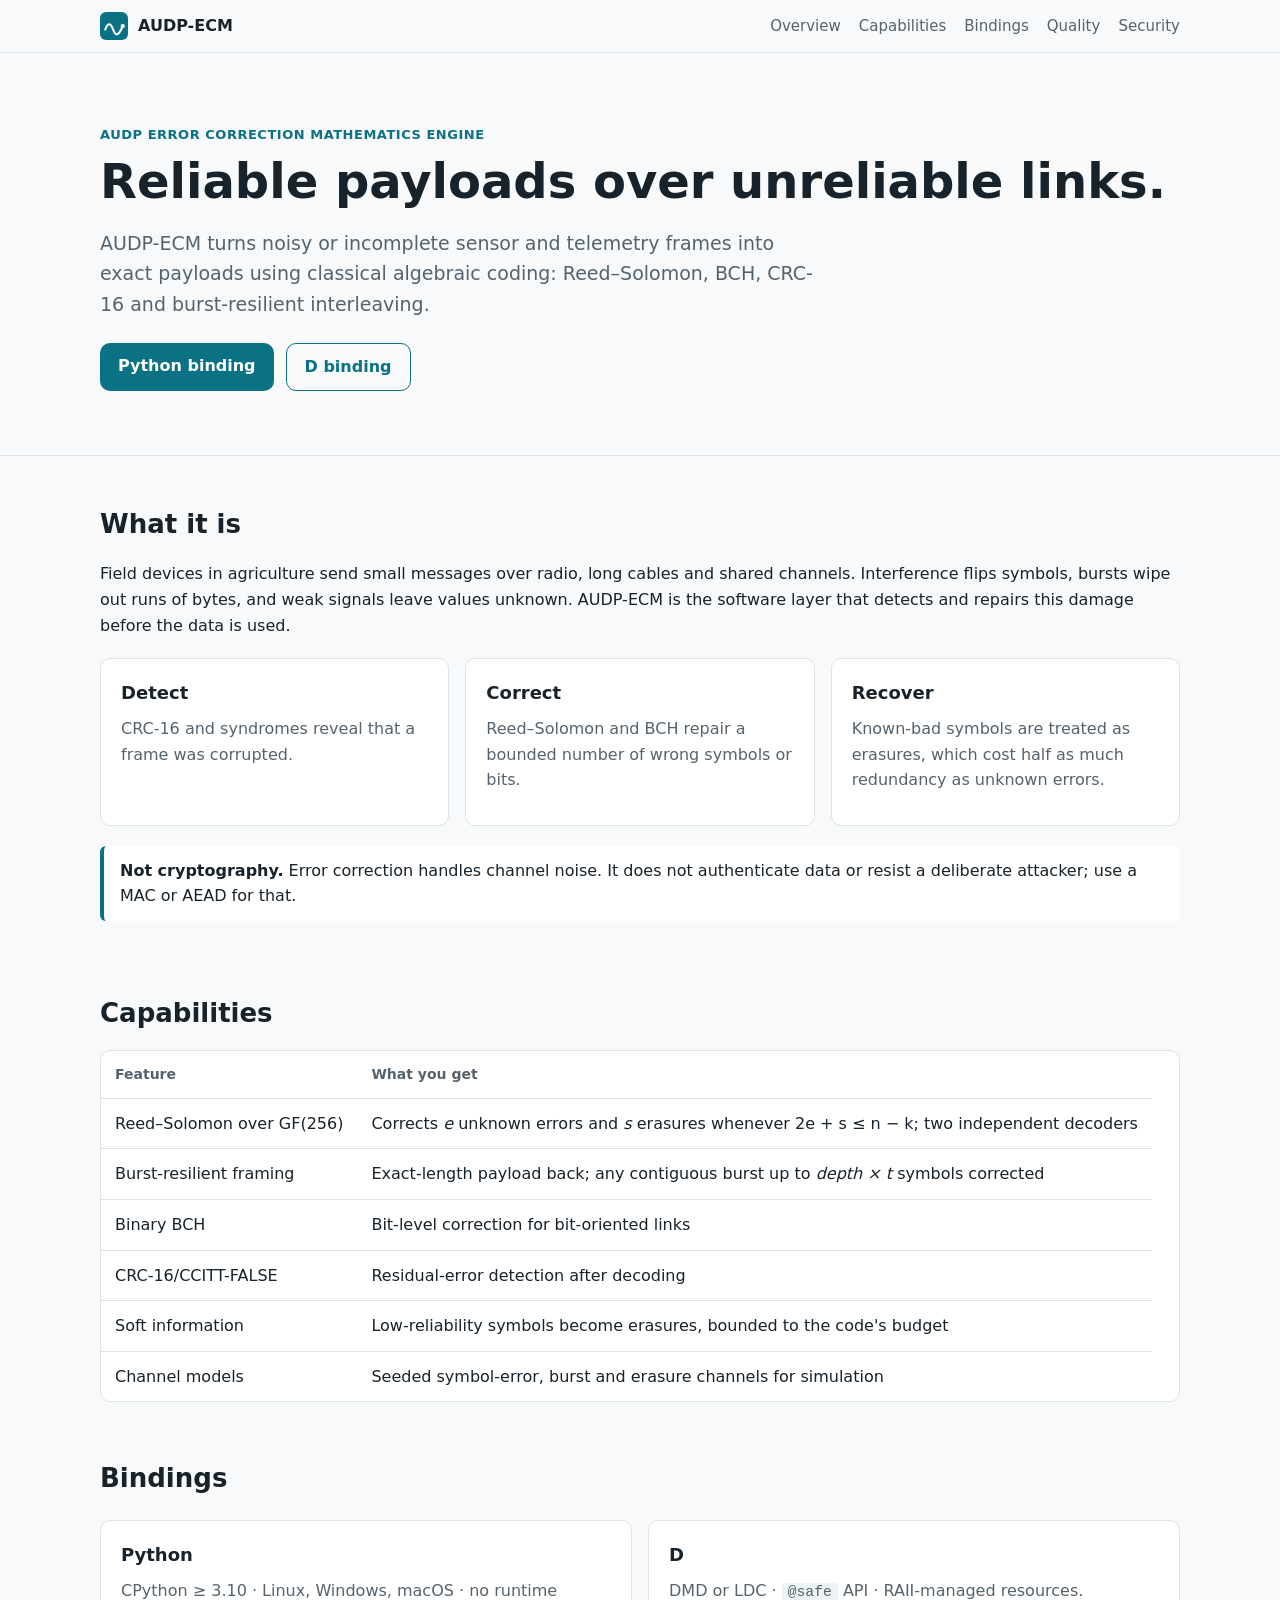
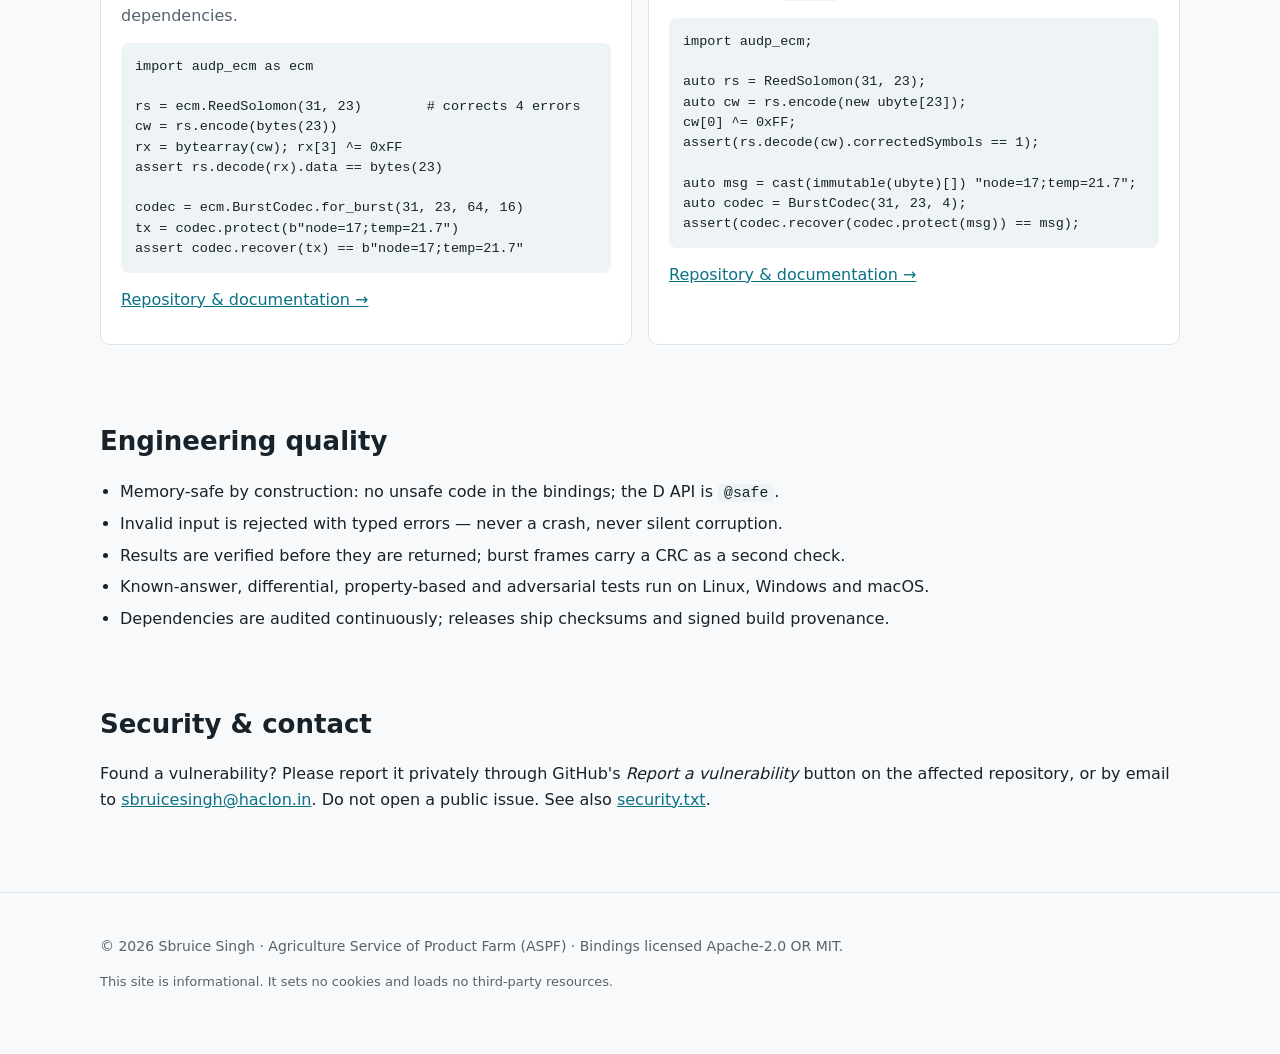
==== site/index.html @ b4b54b88 "AUDP-ECM public information website Static, informational site (no JavaScript, strict CSP, no third-" ====
<!doctype html>
<html lang="en">
<head>
  <meta charset="utf-8">
  <meta name="viewport" content="width=device-width, initial-scale=1">
  <meta http-equiv="Content-Security-Policy" content="default-src 'none'; style-src 'self'; img-src 'self'; base-uri 'none'; form-action 'none'">
  <meta name="referrer" content="no-referrer">
  <title>AUDP-ECM — Error Correction for Telemetry Links</title>
  <meta name="description" content="AUDP-ECM is an error-correction library for agricultural sensors and telemetry: Reed–Solomon, BCH, CRC-16 and burst-resilient framing, with Python and D bindings.">
  <link rel="icon" href="favicon.svg" type="image/svg+xml">
  <link rel="stylesheet" href="style.css">
</head>
<body>
  <a class="skip" href="#main">Skip to content</a>
  <header class="top">
    <div class="wrap bar">
      <a class="brand" href="./"><img src="favicon.svg" alt="" width="28" height="28"> AUDP-ECM</a>
      <nav aria-label="Main">
        <a href="#what">Overview</a>
        <a href="#capabilities">Capabilities</a>
        <a href="#bindings">Bindings</a>
        <a href="#quality">Quality</a>
        <a href="#security">Security</a>
      </nav>
    </div>
  </header>

  <main id="main">
    <section class="hero">
      <div class="wrap">
        <p class="eyebrow">AUDP Error Correction Mathematics Engine</p>
        <h1>Reliable payloads over unreliable links.</h1>
        <p class="lead">AUDP-ECM turns noisy or incomplete sensor and telemetry frames into exact
          payloads using classical algebraic coding: Reed–Solomon, BCH, CRC-16 and burst-resilient
          interleaving.</p>
        <p class="cta">
          <a class="btn" href="https://github.com/SbruiceS/AUDP-ECM-Python">Python binding</a>
          <a class="btn ghost" href="https://github.com/SbruiceS/AUDP-ECM-D">D binding</a>
        </p>
      </div>
    </section>

    <section id="what" class="wrap">
      <h2>What it is</h2>
      <p>Field devices in agriculture send small messages over radio, long cables and shared
        channels. Interference flips symbols, bursts wipe out runs of bytes, and weak signals
        leave values unknown. AUDP-ECM is the software layer that detects and repairs this
        damage before the data is used.</p>
      <div class="grid three">
        <div class="card"><h3>Detect</h3><p>CRC-16 and syndromes reveal that a frame was corrupted.</p></div>
        <div class="card"><h3>Correct</h3><p>Reed–Solomon and BCH repair a bounded number of wrong symbols or bits.</p></div>
        <div class="card"><h3>Recover</h3><p>Known-bad symbols are treated as erasures, which cost half as much redundancy as unknown errors.</p></div>
      </div>
      <p class="note"><strong>Not cryptography.</strong> Error correction handles channel noise. It does not
        authenticate data or resist a deliberate attacker; use a MAC or AEAD for that.</p>
    </section>

    <section id="capabilities" class="wrap">
      <h2>Capabilities</h2>
      <table>
        <thead><tr><th>Feature</th><th>What you get</th></tr></thead>
        <tbody>
          <tr><td>Reed–Solomon over GF(256)</td><td>Corrects <em>e</em> unknown errors and <em>s</em> erasures whenever 2e + s ≤ n − k; two independent decoders</td></tr>
          <tr><td>Burst-resilient framing</td><td>Exact-length payload back; any contiguous burst up to <em>depth × t</em> symbols corrected</td></tr>
          <tr><td>Binary BCH</td><td>Bit-level correction for bit-oriented links</td></tr>
          <tr><td>CRC-16/CCITT-FALSE</td><td>Residual-error detection after decoding</td></tr>
          <tr><td>Soft information</td><td>Low-reliability symbols become erasures, bounded to the code's budget</td></tr>
          <tr><td>Channel models</td><td>Seeded symbol-error, burst and erasure channels for simulation</td></tr>
        </tbody>
      </table>
    </section>

    <section id="bindings" class="wrap">
      <h2>Bindings</h2>
      <div class="grid two">
        <article class="card">
          <h3>Python</h3>
          <p>CPython ≥ 3.10 · Linux, Windows, macOS · no runtime dependencies.</p>
<pre><code>import audp_ecm as ecm

rs = ecm.ReedSolomon(31, 23)        # corrects 4 errors
cw = rs.encode(bytes(23))
rx = bytearray(cw); rx[3] ^= 0xFF
assert rs.decode(rx).data == bytes(23)

codec = ecm.BurstCodec.for_burst(31, 23, 64, 16)
tx = codec.protect(b"node=17;temp=21.7")
assert codec.recover(tx) == b"node=17;temp=21.7"</code></pre>
          <p><a href="https://github.com/SbruiceS/AUDP-ECM-Python">Repository &amp; documentation →</a></p>
        </article>
        <article class="card">
          <h3>D</h3>
          <p>DMD or LDC · <code>@safe</code> API · RAII-managed resources.</p>
<pre><code>import audp_ecm;

auto rs = ReedSolomon(31, 23);
auto cw = rs.encode(new ubyte[23]);
cw[0] ^= 0xFF;
assert(rs.decode(cw).correctedSymbols == 1);

auto msg = cast(immutable(ubyte)[]) "node=17;temp=21.7";
auto codec = BurstCodec(31, 23, 4);
assert(codec.recover(codec.protect(msg)) == msg);</code></pre>
          <p><a href="https://github.com/SbruiceS/AUDP-ECM-D">Repository &amp; documentation →</a></p>
        </article>
      </div>
    </section>

    <section id="quality" class="wrap">
      <h2>Engineering quality</h2>
      <ul class="checks">
        <li>Memory-safe by construction: no unsafe code in the bindings; the D API is <code>@safe</code>.</li>
        <li>Invalid input is rejected with typed errors — never a crash, never silent corruption.</li>
        <li>Results are verified before they are returned; burst frames carry a CRC as a second check.</li>
        <li>Known-answer, differential, property-based and adversarial tests run on Linux, Windows and macOS.</li>
        <li>Dependencies are audited continuously; releases ship checksums and signed build provenance.</li>
      </ul>
    </section>

    <section id="security" class="wrap">
      <h2>Security &amp; contact</h2>
      <p>Found a vulnerability? Please report it privately through GitHub's
        <em>Report a vulnerability</em> button on the affected repository, or by email to
        <a href="mailto:sbruicesingh@haclon.in">sbruicesingh@haclon.in</a>. Do not open a public issue.
        See also <a href=".well-known/security.txt">security.txt</a>.</p>
    </section>
  </main>

  <footer class="foot">
    <div class="wrap">
      <p>© 2026 Sbruice Singh · Agriculture Service of Product Farm (ASPF) ·
        Bindings licensed Apache-2.0 OR MIT.</p>
      <p class="small">This site is informational. It sets no cookies and loads no third-party resources.</p>
    </div>
  </footer>
</body>
</html>
---- site/style.css ----
:root {
  --bg: #f7f9fa;
  --surface: #ffffff;
  --text: #17222b;
  --muted: #55636e;
  --line: #dde4e8;
  --accent: #0b7285;
  --accent-ink: #ffffff;
  --code-bg: #eef3f5;
  --radius: 10px;
  color-scheme: light dark;
}

@media (prefers-color-scheme: dark) {
  :root {
    --bg: #0e1418;
    --surface: #151e24;
    --text: #e3eaee;
    --muted: #98a8b2;
    --line: #26343d;
    --accent: #3bc9db;
    --accent-ink: #0e1418;
    --code-bg: #1b262e;
  }
}

* { box-sizing: border-box; }

html { scroll-behavior: smooth; }

body {
  margin: 0;
  background: var(--bg);
  color: var(--text);
  font: 16px/1.6 system-ui, -apple-system, "Segoe UI", Roboto, Ubuntu, sans-serif;
}

.wrap { width: min(1080px, 100% - 32px); margin-inline: auto; }

.skip { position: absolute; left: -999px; }
.skip:focus { left: 16px; top: 8px; background: var(--surface); padding: 8px 12px; z-index: 10; }

a { color: var(--accent); }
a:focus-visible, .btn:focus-visible { outline: 3px solid var(--accent); outline-offset: 2px; }

.top { position: sticky; top: 0; background: color-mix(in srgb, var(--bg) 88%, transparent);
       backdrop-filter: blur(8px); border-bottom: 1px solid var(--line); z-index: 5; }
.bar { display: flex; align-items: center; justify-content: space-between; gap: 16px; padding: 12px 0; flex-wrap: wrap; }
.brand { display: flex; align-items: center; gap: 10px; font-weight: 700; color: var(--text); text-decoration: none; }
nav { display: flex; gap: 18px; flex-wrap: wrap; }
nav a { color: var(--muted); text-decoration: none; font-size: 15px; }
nav a:hover { color: var(--text); }

.hero { padding: 72px 0 48px; border-bottom: 1px solid var(--line); }
.eyebrow { color: var(--accent); font-weight: 600; letter-spacing: .04em; text-transform: uppercase; font-size: 13px; margin: 0; }
h1 { font-size: clamp(30px, 5vw, 48px); line-height: 1.15; margin: 8px 0 16px; }
.lead { font-size: 19px; color: var(--muted); max-width: 720px; }
.cta { display: flex; gap: 12px; flex-wrap: wrap; margin-top: 24px; }
.btn { display: inline-block; padding: 10px 18px; border-radius: var(--radius); background: var(--accent);
       color: var(--accent-ink); text-decoration: none; font-weight: 600; }
.btn.ghost { background: transparent; color: var(--accent); border: 1px solid var(--accent); }

section.wrap { padding: 48px 0 8px; }
h2 { font-size: 26px; margin: 0 0 16px; }
h3 { margin: 0 0 8px; font-size: 18px; }

.grid { display: grid; gap: 16px; margin: 20px 0; }
.grid.three { grid-template-columns: repeat(auto-fit, minmax(220px, 1fr)); }
.grid.two { grid-template-columns: repeat(auto-fit, minmax(320px, 1fr)); }
.card { background: var(--surface); border: 1px solid var(--line); border-radius: var(--radius); padding: 20px; min-width: 0; }
.card p { color: var(--muted); margin: 0 0 12px; }

.note { background: var(--surface); border-left: 4px solid var(--accent); padding: 12px 16px; border-radius: 6px; }

table { width: 100%; border-collapse: collapse; background: var(--surface); border: 1px solid var(--line);
        border-radius: var(--radius); overflow: hidden; display: block; overflow-x: auto; }
th, td { text-align: left; padding: 12px 14px; border-bottom: 1px solid var(--line); vertical-align: top; }
th { font-size: 14px; color: var(--muted); }
tbody tr:last-child td { border-bottom: 0; }

pre { background: var(--code-bg); padding: 14px; border-radius: 8px; overflow-x: auto; font-size: 13.5px; line-height: 1.5; }
code { font-family: ui-monospace, "SFMono-Regular", Consolas, "Liberation Mono", monospace; }
:not(pre) > code { background: var(--code-bg); padding: 1px 6px; border-radius: 4px; font-size: .92em; }

.checks { padding-left: 20px; }
.checks li { margin: 6px 0; }

.foot { margin-top: 56px; padding: 28px 0; border-top: 1px solid var(--line); color: var(--muted); font-size: 14px; }
.small { font-size: 13px; }
.notfound { padding: 80px 0; }

@media (prefers-reduced-motion: reduce) { html { scroll-behavior: auto; } }
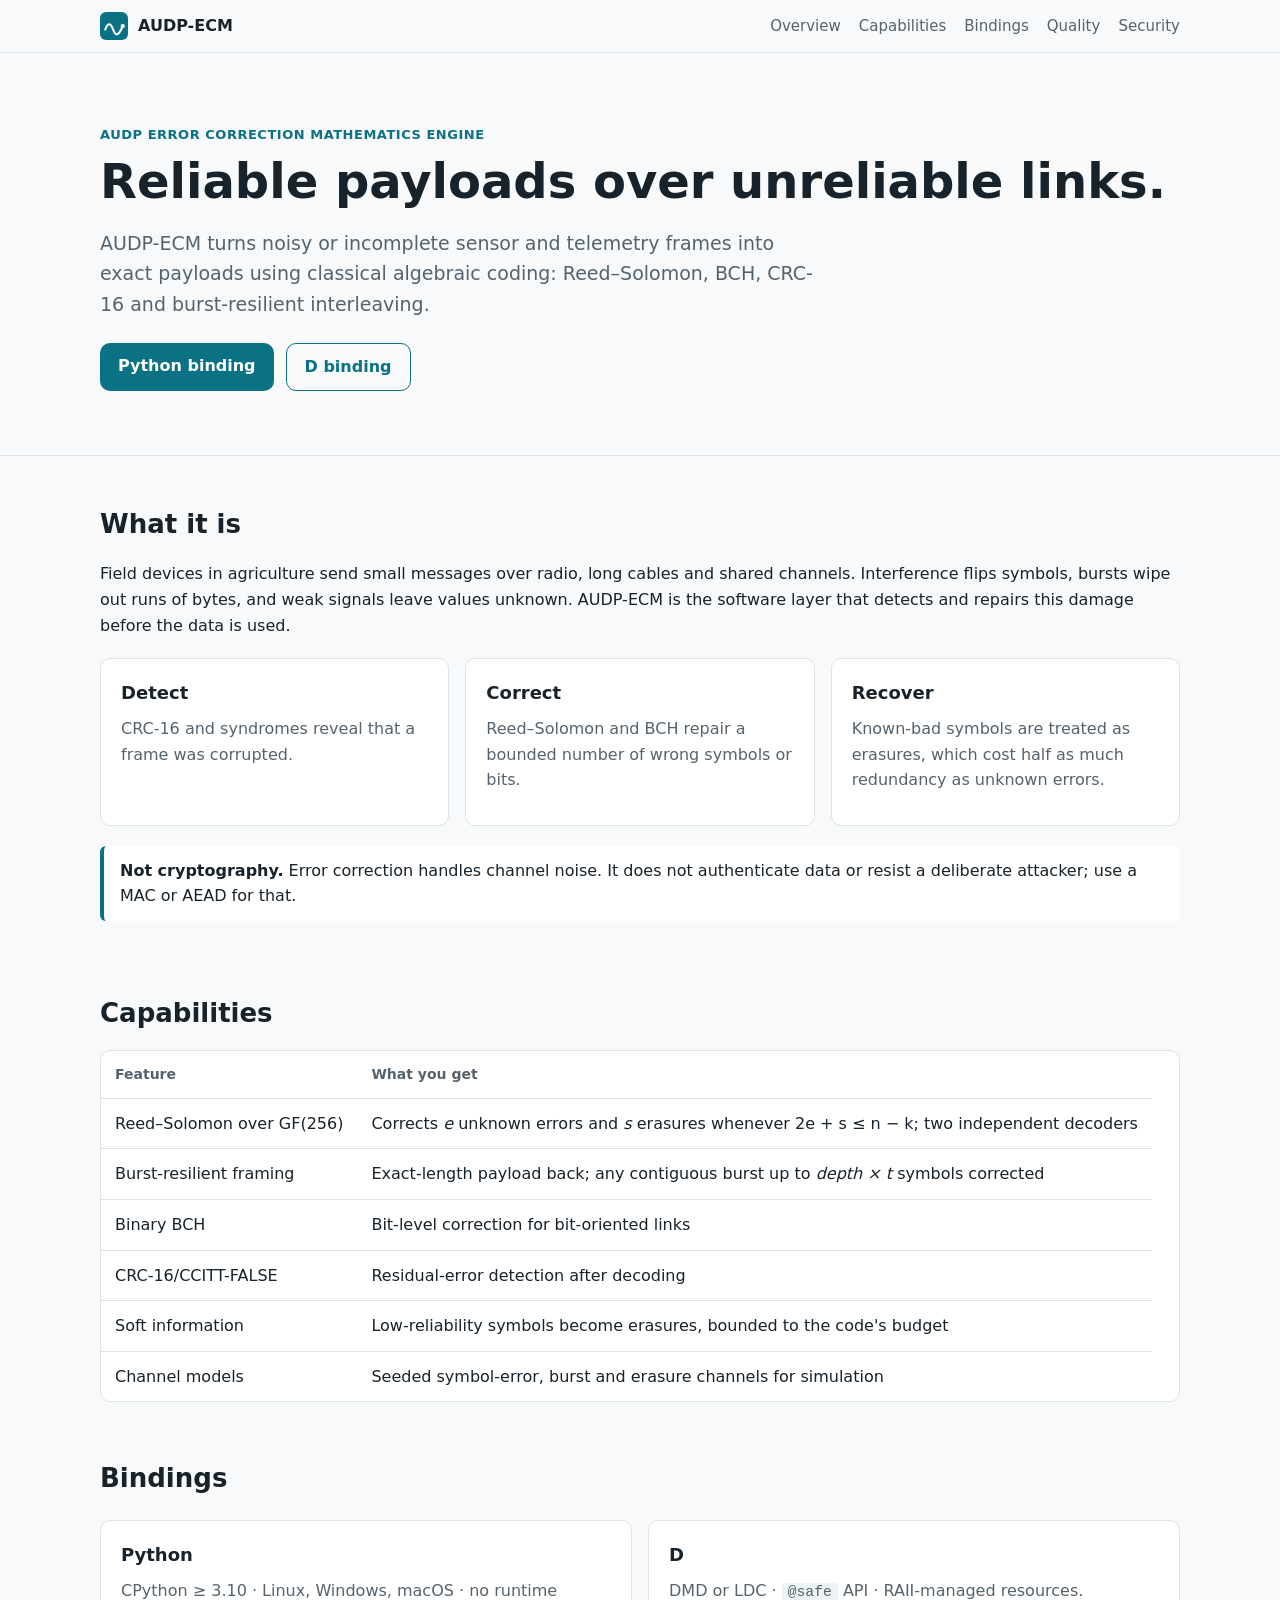
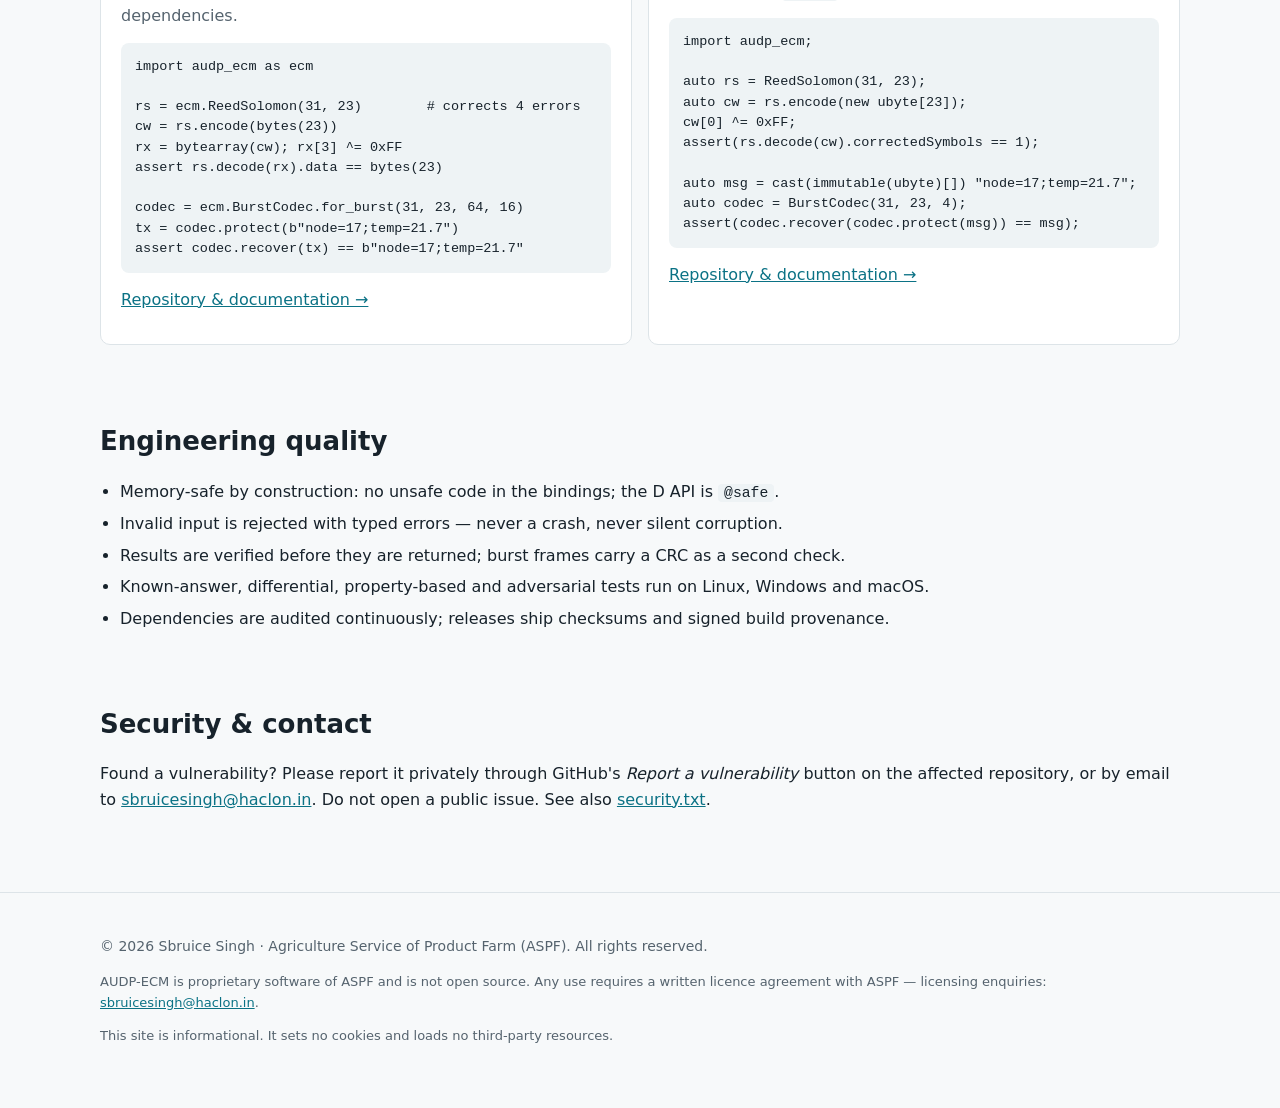
==== commit 4f96559e: "Relicense: proprietary ASPF licence; footer states all rights reserved The site and the software it " ====
--- a/site/index.html
+++ b/site/index.html
@@ -128,8 +128,10 @@
 
   <footer class="foot">
     <div class="wrap">
-      <p>© 2026 Sbruice Singh · Agriculture Service of Product Farm (ASPF) ·
-        Bindings licensed Apache-2.0 OR MIT.</p>
+      <p>© 2026 Sbruice Singh · Agriculture Service of Product Farm (ASPF). All rights reserved.</p>
+      <p class="small">AUDP-ECM is proprietary software of ASPF and is not open source. Any use requires a
+        written licence agreement with ASPF — licensing enquiries:
+        <a href="mailto:sbruicesingh@haclon.in">sbruicesingh@haclon.in</a>.</p>
       <p class="small">This site is informational. It sets no cookies and loads no third-party resources.</p>
     </div>
   </footer>
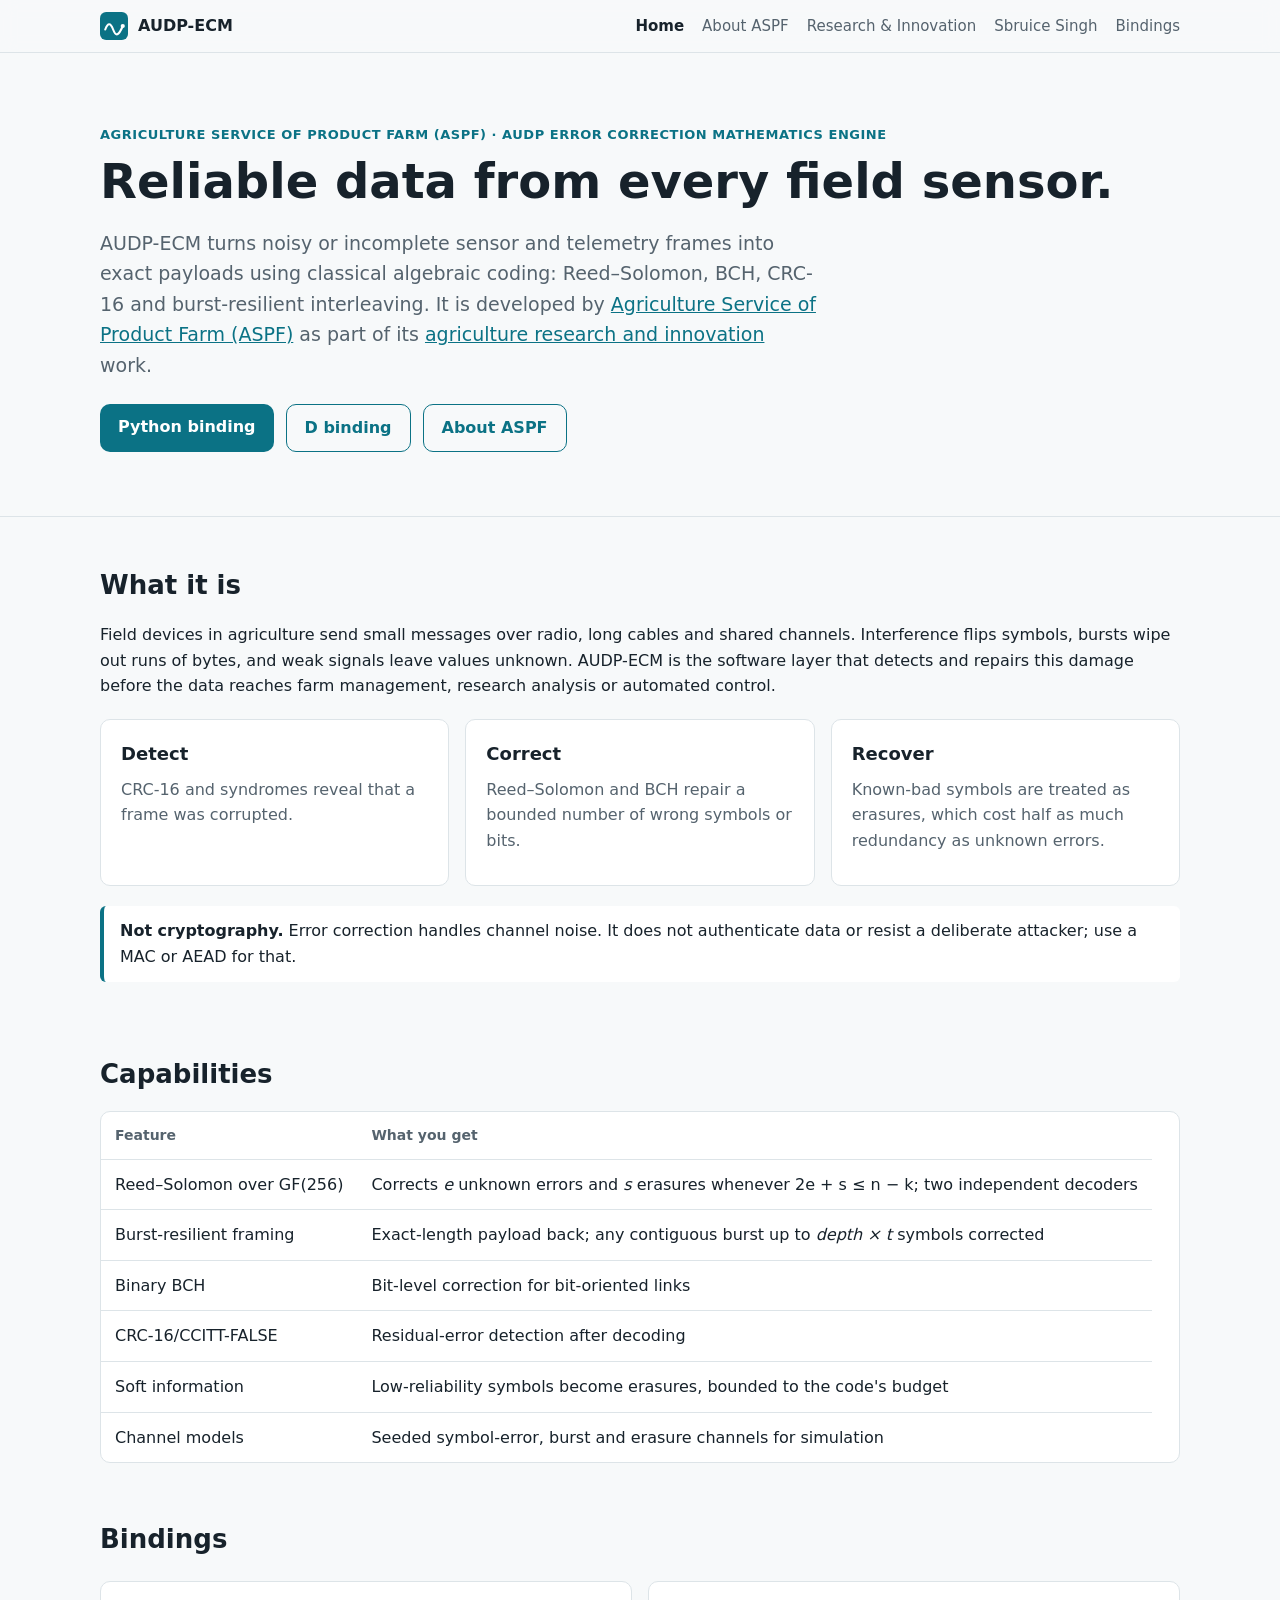
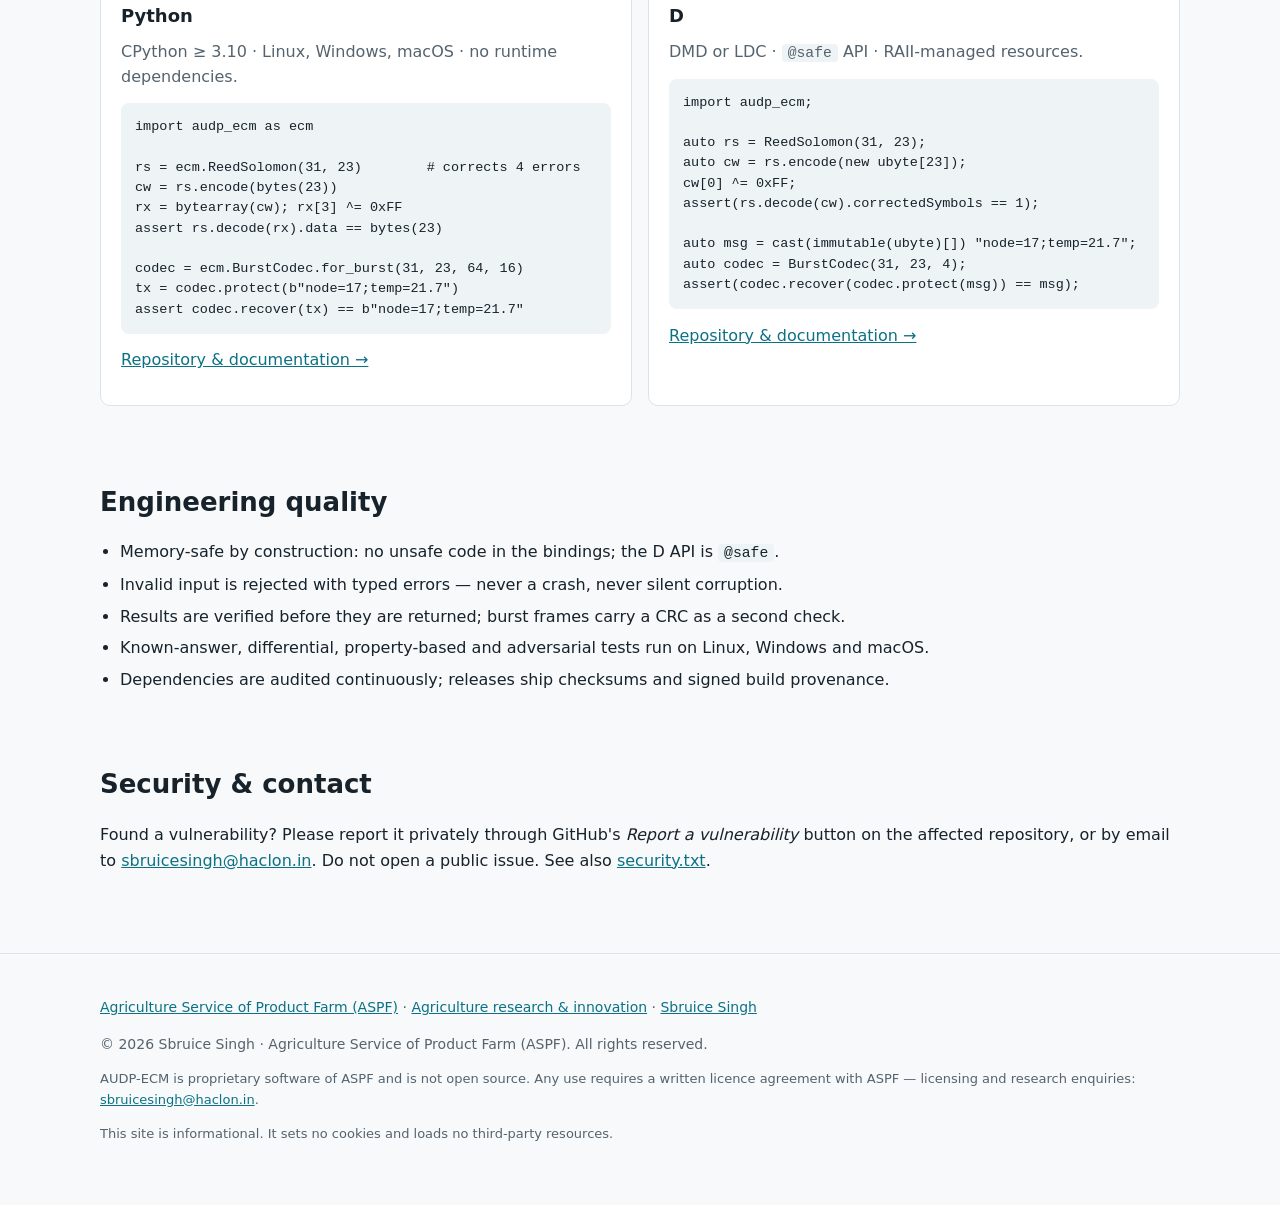
==== commit 4c22c562: "SEO: pages for ASPF, research & innovation, Sbruice Singh; structured data - about.html (Agriculture" ====
--- a/site/index.html
+++ b/site/index.html
@@ -4,23 +4,185 @@
   <meta charset="utf-8">
   <meta name="viewport" content="width=device-width, initial-scale=1">
   <meta http-equiv="Content-Security-Policy" content="default-src 'none'; style-src 'self'; img-src 'self'; base-uri 'none'; form-action 'none'">
-  <meta name="referrer" content="no-referrer">
-  <title>AUDP-ECM — Error Correction for Telemetry Links</title>
-  <meta name="description" content="AUDP-ECM is an error-correction library for agricultural sensors and telemetry: Reed–Solomon, BCH, CRC-16 and burst-resilient framing, with Python and D bindings.">
+  <meta name="referrer" content="strict-origin-when-cross-origin">
+  <title>AUDP-ECM — Error Correction for Agricultural Telemetry | ASPF</title>
+  <meta name="description" content="AUDP-ECM by Agriculture Service of Product Farm (ASPF): error correction for reliable data from agricultural sensors and farm telemetry, with Python and D bindings.">
+  <meta name="author" content="Sbruice Singh">
+  <meta name="robots" content="index, follow, max-image-preview:large">
+  <meta name="theme-color" content="#0b7285">
+  <link rel="canonical" href="https://sbruices.github.io/AUDP-ECM-Website/">
   <link rel="icon" href="favicon.svg" type="image/svg+xml">
+  <link rel="icon" href="logo.png" type="image/png" sizes="512x512">
+  <link rel="apple-touch-icon" href="logo.png">
+  <link rel="sitemap" type="application/xml" href="sitemap.xml">
+  <meta property="og:type" content="website">
+  <meta property="og:site_name" content="AUDP-ECM — Agriculture Service of Product Farm">
+  <meta property="og:title" content="AUDP-ECM — Error Correction for Agricultural Telemetry | ASPF">
+  <meta property="og:description" content="AUDP-ECM by Agriculture Service of Product Farm (ASPF): error correction for reliable data from agricultural sensors and farm telemetry, with Python and D bindings.">
+  <meta property="og:url" content="https://sbruices.github.io/AUDP-ECM-Website/">
+  <meta property="og:image" content="https://sbruices.github.io/AUDP-ECM-Website/og-image.png">
+  <meta property="og:image:width" content="1200">
+  <meta property="og:image:height" content="630">
+  <meta property="og:image:alt" content="AUDP-ECM by Agriculture Service of Product Farm (ASPF): reliable data from every field sensor">
+  <meta property="og:locale" content="en_GB">
+  <meta name="twitter:card" content="summary_large_image">
+  <meta name="twitter:creator" content="@Sbruice1">
+  <meta name="twitter:title" content="AUDP-ECM — Error Correction for Agricultural Telemetry | ASPF">
+  <meta name="twitter:description" content="AUDP-ECM by Agriculture Service of Product Farm (ASPF): error correction for reliable data from agricultural sensors and farm telemetry, with Python and D bindings.">
+  <meta name="twitter:image" content="https://sbruices.github.io/AUDP-ECM-Website/og-image.png">
   <link rel="stylesheet" href="style.css">
+  <script type="application/ld+json">
+{
+ "@context": "https://schema.org",
+ "@graph": [
+  {
+   "@type": "WebSite",
+   "@id": "https://sbruices.github.io/AUDP-ECM-Website/#website",
+   "url": "https://sbruices.github.io/AUDP-ECM-Website/",
+   "inLanguage": "en",
+   "name": "AUDP-ECM — Agriculture Service of Product Farm (ASPF)",
+   "publisher": {
+    "@id": "https://sbruices.github.io/AUDP-ECM-Website/#aspf"
+   }
+  },
+  {
+   "@type": "Organization",
+   "@id": "https://sbruices.github.io/AUDP-ECM-Website/#aspf",
+   "name": "Agriculture Service of Product Farm",
+   "alternateName": [
+    "ASPF",
+    "Agriculture Service of Product Farm (ASPF)"
+   ],
+   "url": "https://sbruices.github.io/AUDP-ECM-Website/about.html",
+   "logo": {
+    "@type": "ImageObject",
+    "url": "https://sbruices.github.io/AUDP-ECM-Website/logo.png",
+    "width": 512,
+    "height": 512
+   },
+   "image": "https://sbruices.github.io/AUDP-ECM-Website/og-image.png",
+   "email": "sbruicesingh@haclon.in",
+   "description": "Agriculture Service of Product Farm (ASPF) is an agriculture research and innovation organisation building dependable data technology for farms: the AUDP device protocol family and the AUDP-ECM error-correction engine for agricultural sensors and telemetry.",
+   "knowsAbout": [
+    "agriculture research",
+    "agricultural innovation",
+    "precision agriculture",
+    "agritech",
+    "agricultural sensors",
+    "farm telemetry",
+    "error-correcting codes",
+    "data reliability"
+   ],
+   "member": {
+    "@id": "https://sbruices.github.io/AUDP-ECM-Website/sbruice-singh.html#person"
+   },
+   "contactPoint": {
+    "@type": "ContactPoint",
+    "contactType": "research collaboration and licensing",
+    "email": "sbruicesingh@haclon.in"
+   }
+  },
+  {
+   "@type": "Person",
+   "@id": "https://sbruices.github.io/AUDP-ECM-Website/sbruice-singh.html#person",
+   "name": "Sbruice Singh",
+   "jobTitle": "Researcher",
+   "description": "Sbruice Singh is a researcher and the developer of AUDP-ECM at Agriculture Service of Product Farm (ASPF), working on dependable data for agricultural sensors and telemetry.",
+   "url": "https://sbruices.github.io/AUDP-ECM-Website/sbruice-singh.html",
+   "image": "https://sbruices.github.io/AUDP-ECM-Website/og-image.png",
+   "worksFor": {
+    "@id": "https://sbruices.github.io/AUDP-ECM-Website/#aspf"
+   },
+   "affiliation": {
+    "@type": "Organization",
+    "name": "High Association Of Science & Technology (HACLON)",
+    "url": "https://www.haclon.in"
+   },
+   "sameAs": [
+    "https://github.com/SbruiceS",
+    "https://x.com/Sbruice1"
+   ],
+   "knowsAbout": [
+    "agriculture research",
+    "agricultural innovation",
+    "error-correcting codes",
+    "Reed–Solomon codes",
+    "finite fields",
+    "agricultural telemetry",
+    "Rust",
+    "Python",
+    "D"
+   ]
+  },
+  {
+   "@type": "SoftwareApplication",
+   "@id": "https://sbruices.github.io/AUDP-ECM-Website/#audp-ecm",
+   "name": "AUDP-ECM",
+   "alternateName": "AUDP Error Correction Mathematics Engine",
+   "applicationCategory": "DeveloperApplication",
+   "operatingSystem": "Linux, Windows, macOS",
+   "description": "Error-correction engine for agricultural sensors and telemetry: Reed–Solomon, BCH, CRC-16 and burst-resilient framing, with Python and D bindings.",
+   "url": "https://sbruices.github.io/AUDP-ECM-Website/",
+   "author": {
+    "@id": "https://sbruices.github.io/AUDP-ECM-Website/sbruice-singh.html#person"
+   },
+   "publisher": {
+    "@id": "https://sbruices.github.io/AUDP-ECM-Website/#aspf"
+   },
+   "license": "https://github.com/SbruiceS/AUDP-ECM-Python/blob/main/LICENSE"
+  },
+  {
+   "@type": "WebPage",
+   "@id": "https://sbruices.github.io/AUDP-ECM-Website/#webpage",
+   "url": "https://sbruices.github.io/AUDP-ECM-Website/",
+   "name": "AUDP-ECM — Error Correction for Agricultural Telemetry | ASPF",
+   "description": "AUDP-ECM by Agriculture Service of Product Farm (ASPF): error correction for reliable data from agricultural sensors and farm telemetry, with Python and D bindings.",
+   "isPartOf": {
+    "@id": "https://sbruices.github.io/AUDP-ECM-Website/#website"
+   },
+   "inLanguage": "en",
+   "dateModified": "2026-10-20",
+   "primaryImageOfPage": {
+    "@type": "ImageObject",
+    "url": "https://sbruices.github.io/AUDP-ECM-Website/og-image.png"
+   },
+   "breadcrumb": {
+    "@id": "https://sbruices.github.io/AUDP-ECM-Website/#breadcrumb"
+   },
+   "mainEntity": {
+    "@id": "https://sbruices.github.io/AUDP-ECM-Website/#audp-ecm"
+   },
+   "about": {
+    "@id": "https://sbruices.github.io/AUDP-ECM-Website/#aspf"
+   }
+  },
+  {
+   "@type": "BreadcrumbList",
+   "@id": "https://sbruices.github.io/AUDP-ECM-Website/#breadcrumb",
+   "itemListElement": [
+    {
+     "@type": "ListItem",
+     "position": 1,
+     "name": "Home",
+     "item": "https://sbruices.github.io/AUDP-ECM-Website/"
+    }
+   ]
+  }
+ ]
+}
+  </script>
 </head>
 <body>
   <a class="skip" href="#main">Skip to content</a>
   <header class="top">
     <div class="wrap bar">
-      <a class="brand" href="./"><img src="favicon.svg" alt="" width="28" height="28"> AUDP-ECM</a>
+      <a class="brand" href="index.html"><img src="favicon.svg" alt="AUDP-ECM logo" width="28" height="28"> AUDP-ECM</a>
       <nav aria-label="Main">
-        <a href="#what">Overview</a>
-        <a href="#capabilities">Capabilities</a>
-        <a href="#bindings">Bindings</a>
-        <a href="#quality">Quality</a>
-        <a href="#security">Security</a>
+        <a href="index.html" aria-current="page">Home</a>
+        <a href="about.html">About ASPF</a>
+        <a href="research.html">Research &amp; Innovation</a>
+        <a href="sbruice-singh.html">Sbruice Singh</a>
+        <a href="index.html#bindings">Bindings</a>
       </nav>
     </div>
   </header>
@@ -28,14 +190,16 @@
   <main id="main">
     <section class="hero">
       <div class="wrap">
-        <p class="eyebrow">AUDP Error Correction Mathematics Engine</p>
-        <h1>Reliable payloads over unreliable links.</h1>
+        <p class="eyebrow">Agriculture Service of Product Farm (ASPF) · AUDP Error Correction Mathematics Engine</p>
+        <h1>Reliable data from every field sensor.</h1>
         <p class="lead">AUDP-ECM turns noisy or incomplete sensor and telemetry frames into exact
           payloads using classical algebraic coding: Reed–Solomon, BCH, CRC-16 and burst-resilient
-          interleaving.</p>
+          interleaving. It is developed by <a href="about.html">Agriculture Service of Product Farm (ASPF)</a>
+          as part of its <a href="research.html">agriculture research and innovation</a> work.</p>
         <p class="cta">
           <a class="btn" href="https://github.com/SbruiceS/AUDP-ECM-Python">Python binding</a>
           <a class="btn ghost" href="https://github.com/SbruiceS/AUDP-ECM-D">D binding</a>
+          <a class="btn ghost" href="about.html">About ASPF</a>
         </p>
       </div>
     </section>
@@ -45,7 +209,7 @@
       <p>Field devices in agriculture send small messages over radio, long cables and shared
         channels. Interference flips symbols, bursts wipe out runs of bytes, and weak signals
         leave values unknown. AUDP-ECM is the software layer that detects and repairs this
-        damage before the data is used.</p>
+        damage before the data reaches farm management, research analysis or automated control.</p>
       <div class="grid three">
         <div class="card"><h3>Detect</h3><p>CRC-16 and syndromes reveal that a frame was corrupted.</p></div>
         <div class="card"><h3>Correct</h3><p>Reed–Solomon and BCH repair a bounded number of wrong symbols or bits.</p></div>
@@ -128,9 +292,12 @@
 
   <footer class="foot">
     <div class="wrap">
+      <p><a href="about.html">Agriculture Service of Product Farm (ASPF)</a> ·
+        <a href="research.html">Agriculture research &amp; innovation</a> ·
+        <a href="sbruice-singh.html">Sbruice Singh</a></p>
       <p>© 2026 Sbruice Singh · Agriculture Service of Product Farm (ASPF). All rights reserved.</p>
       <p class="small">AUDP-ECM is proprietary software of ASPF and is not open source. Any use requires a
-        written licence agreement with ASPF — licensing enquiries:
+        written licence agreement with ASPF — licensing and research enquiries:
         <a href="mailto:sbruicesingh@haclon.in">sbruicesingh@haclon.in</a>.</p>
       <p class="small">This site is informational. It sets no cookies and loads no third-party resources.</p>
     </div>
--- a/site/style.css
+++ b/site/style.css
@@ -88,5 +88,9 @@
 .foot { margin-top: 56px; padding: 28px 0; border-top: 1px solid var(--line); color: var(--muted); font-size: 14px; }
 .small { font-size: 13px; }
 .notfound { padding: 80px 0; }
+.crumbs { padding-top: 16px; font-size: 14px; color: var(--muted); }
+.crumbs a { color: var(--muted); }
+nav a[aria-current="page"] { color: var(--text); font-weight: 600; }
+.card h3 a { color: inherit; }
 
 @media (prefers-reduced-motion: reduce) { html { scroll-behavior: auto; } }
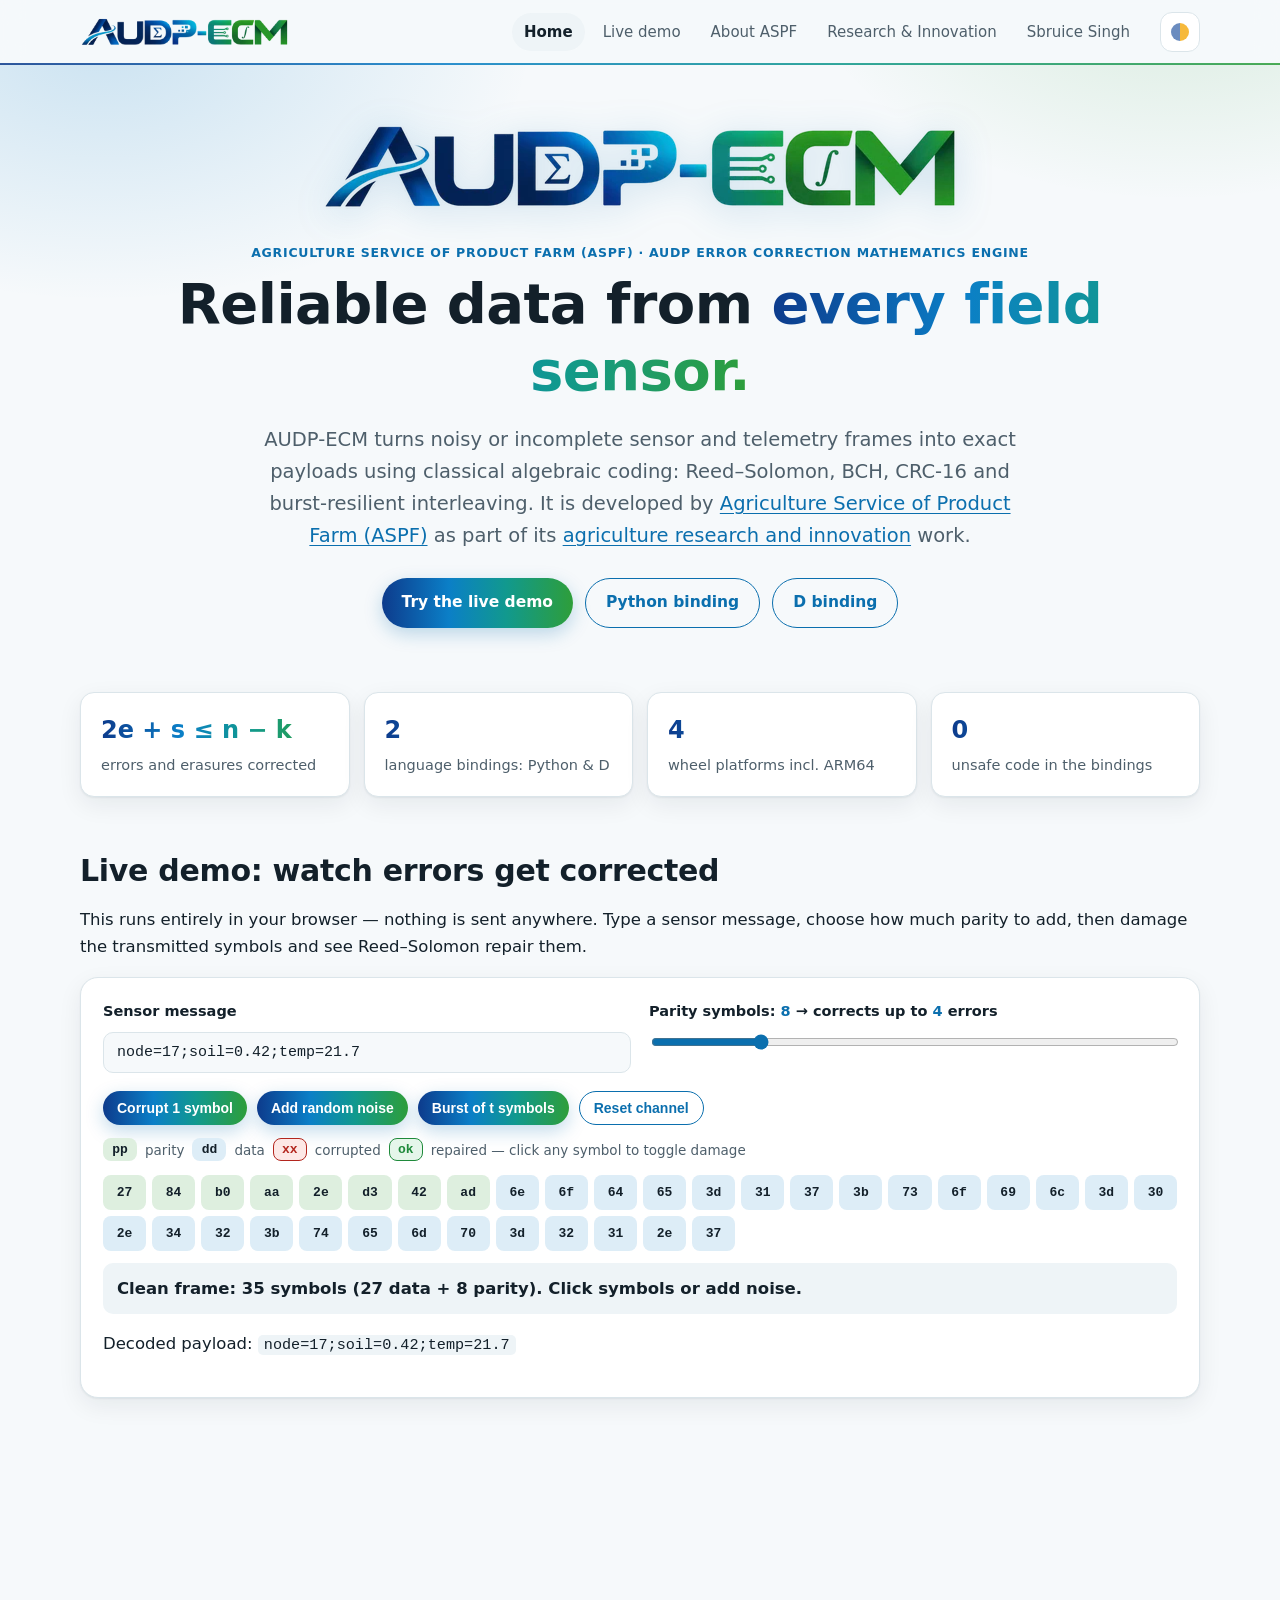
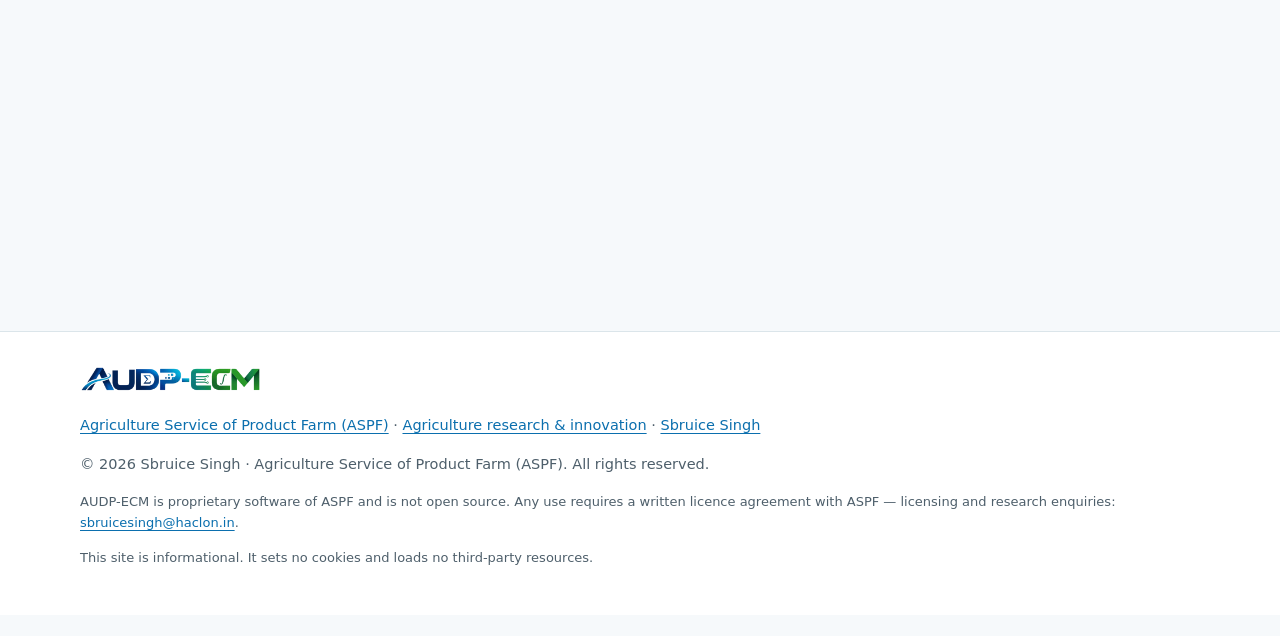
==== commit 3b2c1fe6: "Brand redesign: AUDP-ECM logo, interactive design, live RS demo - logo assets: transparent light/dar" ====
--- a/site/index.html
+++ b/site/index.html
@@ -3,7 +3,7 @@
 <head>
   <meta charset="utf-8">
   <meta name="viewport" content="width=device-width, initial-scale=1">
-  <meta http-equiv="Content-Security-Policy" content="default-src 'none'; style-src 'self'; img-src 'self'; base-uri 'none'; form-action 'none'">
+  <meta http-equiv="Content-Security-Policy" content="default-src 'none'; script-src 'self'; style-src 'self'; img-src 'self'; manifest-src 'self'; base-uri 'none'; form-action 'none'">
   <meta name="referrer" content="strict-origin-when-cross-origin">
   <title>AUDP-ECM — Error Correction for Agricultural Telemetry | ASPF</title>
   <meta name="description" content="AUDP-ECM by Agriculture Service of Product Farm (ASPF): error correction for reliable data from agricultural sensors and farm telemetry, with Python and D bindings.">
@@ -11,9 +11,11 @@
   <meta name="robots" content="index, follow, max-image-preview:large">
   <meta name="theme-color" content="#0b7285">
   <link rel="canonical" href="https://sbruices.github.io/AUDP-ECM-Website/">
-  <link rel="icon" href="favicon.svg" type="image/svg+xml">
-  <link rel="icon" href="logo.png" type="image/png" sizes="512x512">
-  <link rel="apple-touch-icon" href="logo.png">
+  <link rel="icon" href="favicon.ico" sizes="any">
+  <link rel="icon" href="assets/favicon-32.png" type="image/png" sizes="32x32">
+  <link rel="icon" href="assets/icon-192.png" type="image/png" sizes="192x192">
+  <link rel="apple-touch-icon" href="assets/apple-touch-icon.png">
+  <link rel="manifest" href="site.webmanifest">
   <link rel="sitemap" type="application/xml" href="sitemap.xml">
   <meta property="og:type" content="website">
   <meta property="og:site_name" content="AUDP-ECM — Agriculture Service of Product Farm">
@@ -31,6 +33,7 @@
   <meta name="twitter:description" content="AUDP-ECM by Agriculture Service of Product Farm (ASPF): error correction for reliable data from agricultural sensors and farm telemetry, with Python and D bindings.">
   <meta name="twitter:image" content="https://sbruices.github.io/AUDP-ECM-Website/og-image.png">
   <link rel="stylesheet" href="style.css">
+  <script src="assets/app.js" defer></script>
   <script type="application/ld+json">
 {
  "@context": "https://schema.org",
@@ -56,11 +59,14 @@
    "url": "https://sbruices.github.io/AUDP-ECM-Website/about.html",
    "logo": {
     "@type": "ImageObject",
-    "url": "https://sbruices.github.io/AUDP-ECM-Website/logo.png",
+    "url": "https://sbruices.github.io/AUDP-ECM-Website/assets/icon-512.png",
     "width": 512,
     "height": 512
    },
-   "image": "https://sbruices.github.io/AUDP-ECM-Website/og-image.png",
+   "image": [
+    "https://sbruices.github.io/AUDP-ECM-Website/assets/logo-1200.png",
+    "https://sbruices.github.io/AUDP-ECM-Website/og-image.png"
+   ],
    "email": "sbruicesingh@haclon.in",
    "description": "Agriculture Service of Product Farm (ASPF) is an agriculture research and innovation organisation building dependable data technology for farms: the AUDP device protocol family and the AUDP-ECM error-correction engine for agricultural sensors and telemetry.",
    "knowsAbout": [
@@ -129,7 +135,10 @@
    "publisher": {
     "@id": "https://sbruices.github.io/AUDP-ECM-Website/#aspf"
    },
-   "license": "https://github.com/SbruiceS/AUDP-ECM-Python/blob/main/LICENSE"
+   "license": "https://github.com/SbruiceS/AUDP-ECM-Python/blob/main/LICENSE",
+   "image": "https://sbruices.github.io/AUDP-ECM-Website/assets/logo-1200.png",
+   "softwareVersion": "0.2.0",
+   "downloadUrl": "https://github.com/SbruiceS/AUDP-ECM-Python/releases"
   },
   {
    "@type": "WebPage",
@@ -176,35 +185,96 @@
   <a class="skip" href="#main">Skip to content</a>
   <header class="top">
     <div class="wrap bar">
-      <a class="brand" href="index.html"><img src="favicon.svg" alt="AUDP-ECM logo" width="28" height="28"> AUDP-ECM</a>
-      <nav aria-label="Main">
+      <a class="brand" href="index.html" aria-label="AUDP-ECM home">
+        <picture class="logo-light">
+          <source srcset="assets/logo-640.webp" type="image/webp">
+          <img src="assets/logo-640.png" alt="AUDP-ECM logo" width="640" height="92" class="brand-logo">
+        </picture>
+        <picture class="logo-dark">
+          <source srcset="assets/logo-dark-640.webp" type="image/webp">
+          <img src="assets/logo-dark-640.png" alt="AUDP-ECM logo" width="640" height="92" class="brand-logo">
+        </picture>
+      </a>
+      <div class="bar-actions">
+        <button id="theme-toggle" class="icon-btn needs-js" type="button" aria-label="Change theme">
+          <span class="i-sun" aria-hidden="true"></span><span class="i-moon" aria-hidden="true"></span>
+        </button>
+        <button id="nav-toggle" class="icon-btn menu needs-js" type="button" aria-controls="site-nav" aria-expanded="false" aria-label="Menu">
+          <span aria-hidden="true"></span>
+        </button>
+      </div>
+      <nav id="site-nav" aria-label="Main">
         <a href="index.html" aria-current="page">Home</a>
+        <a href="index.html#demo">Live demo</a>
         <a href="about.html">About ASPF</a>
         <a href="research.html">Research &amp; Innovation</a>
         <a href="sbruice-singh.html">Sbruice Singh</a>
-        <a href="index.html#bindings">Bindings</a>
       </nav>
     </div>
   </header>
 
   <main id="main">
-    <section class="hero">
+    <section class="hero hero-home">
       <div class="wrap">
+        <div class="hero-logo"><picture class="logo-light">
+          <source srcset="assets/logo-640.webp" type="image/webp">
+          <img src="assets/logo-1200.png" alt="AUDP-ECM — AUDP Error Correction Mathematics Engine logo" width="1200" height="173" class="hero-img" fetchpriority="high">
+        </picture>
+        <picture class="logo-dark">
+          <source srcset="assets/logo-dark-640.webp" type="image/webp">
+          <img src="assets/logo-dark-640.png" alt="AUDP-ECM — AUDP Error Correction Mathematics Engine logo" width="640" height="92" class="hero-img">
+        </picture></div>
         <p class="eyebrow">Agriculture Service of Product Farm (ASPF) · AUDP Error Correction Mathematics Engine</p>
-        <h1>Reliable data from every field sensor.</h1>
+        <h1>Reliable data from <span class="grad">every field sensor.</span></h1>
         <p class="lead">AUDP-ECM turns noisy or incomplete sensor and telemetry frames into exact
           payloads using classical algebraic coding: Reed–Solomon, BCH, CRC-16 and burst-resilient
           interleaving. It is developed by <a href="about.html">Agriculture Service of Product Farm (ASPF)</a>
           as part of its <a href="research.html">agriculture research and innovation</a> work.</p>
         <p class="cta">
-          <a class="btn" href="https://github.com/SbruiceS/AUDP-ECM-Python">Python binding</a>
+          <a class="btn" href="#demo">Try the live demo</a>
+          <a class="btn ghost" href="https://github.com/SbruiceS/AUDP-ECM-Python">Python binding</a>
           <a class="btn ghost" href="https://github.com/SbruiceS/AUDP-ECM-D">D binding</a>
-          <a class="btn ghost" href="about.html">About ASPF</a>
         </p>
       </div>
     </section>
 
-    <section id="what" class="wrap">
+    <section class="wrap stats reveal" aria-label="Key facts">
+      <div class="stat"><strong>2e + s ≤ n − k</strong><span>errors and erasures corrected</span></div>
+      <div class="stat"><strong>2</strong><span>language bindings: Python &amp; D</span></div>
+      <div class="stat"><strong>4</strong><span>wheel platforms incl. ARM64</span></div>
+      <div class="stat"><strong>0</strong><span>unsafe code in the bindings</span></div>
+    </section>
+
+    <section id="demo" class="wrap demo reveal">
+      <h2>Live demo: watch errors get corrected</h2>
+      <p>This runs entirely in your browser — nothing is sent anywhere. Type a sensor message, choose how much
+        parity to add, then damage the transmitted symbols and see Reed–Solomon repair them.</p>
+      <noscript><p class="note">The live demo needs JavaScript. Everything else on this site works without it.</p></noscript>
+      <div id="demo-app" class="demo-app" hidden>
+        <div class="demo-controls">
+          <label class="field"><span>Sensor message</span>
+            <input id="demo-msg" type="text" maxlength="48" value="node=17;soil=0.42;temp=21.7" spellcheck="false" autocomplete="off">
+          </label>
+          <label class="field"><span>Parity symbols: <output id="demo-parity-out" for="demo-parity">8</output>
+            → corrects up to <output id="demo-t">4</output> errors</span>
+            <input id="demo-parity" type="range" min="2" max="32" step="2" value="8">
+          </label>
+        </div>
+        <div class="demo-actions">
+          <button class="btn small" id="demo-one" type="button">Corrupt 1 symbol</button>
+          <button class="btn small" id="demo-noise" type="button">Add random noise</button>
+          <button class="btn small" id="demo-burst" type="button">Burst of t symbols</button>
+          <button class="btn small ghost" id="demo-reset" type="button">Reset channel</button>
+        </div>
+        <p class="legend"><span class="sym parity">pp</span> parity <span class="sym data">dd</span> data
+          <span class="sym bad">xx</span> corrupted <span class="sym bad fixed">ok</span> repaired — click any symbol to toggle damage</p>
+        <div id="demo-grid" class="demo-grid" aria-label="Transmitted symbols (hex)"></div>
+        <p id="demo-status" class="demo-status" role="status" aria-live="polite"></p>
+        <p class="demo-out">Decoded payload: <code id="demo-decoded"></code></p>
+      </div>
+    </section>
+
+    <section id="what" class="wrap reveal">
       <h2>What it is</h2>
       <p>Field devices in agriculture send small messages over radio, long cables and shared
         channels. Interference flips symbols, bursts wipe out runs of bytes, and weak signals
@@ -219,9 +289,9 @@
         authenticate data or resist a deliberate attacker; use a MAC or AEAD for that.</p>
     </section>
 
-    <section id="capabilities" class="wrap">
+    <section id="capabilities" class="wrap reveal">
       <h2>Capabilities</h2>
-      <table>
+      <div class="table-scroll"><table>
         <thead><tr><th>Feature</th><th>What you get</th></tr></thead>
         <tbody>
           <tr><td>Reed–Solomon over GF(256)</td><td>Corrects <em>e</em> unknown errors and <em>s</em> erasures whenever 2e + s ≤ n − k; two independent decoders</td></tr>
@@ -231,10 +301,10 @@
           <tr><td>Soft information</td><td>Low-reliability symbols become erasures, bounded to the code's budget</td></tr>
           <tr><td>Channel models</td><td>Seeded symbol-error, burst and erasure channels for simulation</td></tr>
         </tbody>
-      </table>
-    </section>
-
-    <section id="bindings" class="wrap">
+      </table></div>
+    </section>
+
+    <section id="bindings" class="wrap reveal">
       <h2>Bindings</h2>
       <div class="grid two">
         <article class="card">
@@ -270,7 +340,7 @@
       </div>
     </section>
 
-    <section id="quality" class="wrap">
+    <section id="quality" class="wrap reveal">
       <h2>Engineering quality</h2>
       <ul class="checks">
         <li>Memory-safe by construction: no unsafe code in the bindings; the D API is <code>@safe</code>.</li>
@@ -281,7 +351,7 @@
       </ul>
     </section>
 
-    <section id="security" class="wrap">
+    <section id="security" class="wrap reveal">
       <h2>Security &amp; contact</h2>
       <p>Found a vulnerability? Please report it privately through GitHub's
         <em>Report a vulnerability</em> button on the affected repository, or by email to
@@ -292,6 +362,14 @@
 
   <footer class="foot">
     <div class="wrap">
+      <p class="foot-logo"><picture class="logo-light">
+          <source srcset="assets/logo-640.webp" type="image/webp">
+          <img src="assets/logo-640.png" alt="AUDP-ECM logo" width="640" height="92" class="foot-brand">
+        </picture>
+        <picture class="logo-dark">
+          <source srcset="assets/logo-dark-640.webp" type="image/webp">
+          <img src="assets/logo-dark-640.png" alt="AUDP-ECM logo" width="640" height="92" class="foot-brand">
+        </picture></p>
       <p><a href="about.html">Agriculture Service of Product Farm (ASPF)</a> ·
         <a href="research.html">Agriculture research &amp; innovation</a> ·
         <a href="sbruice-singh.html">Sbruice Singh</a></p>
--- a/site/style.css
+++ b/site/style.css
@@ -1,96 +1,288 @@
+/* AUDP-ECM website — © 2026 Sbruice Singh / ASPF. All rights reserved. */
+
+/* ----------------------------------------------------------------- tokens */
 :root {
-  --bg: #f7f9fa;
+  --navy: #0d3b8c;
+  --blue: #0b7fc7;
+  --teal: #11998e;
+  --green: #2e9e3a;
+  --brand-grad: linear-gradient(90deg, var(--navy), var(--blue) 35%, var(--teal) 65%, var(--green));
+  --text-grad: var(--brand-grad);
+
+  --bg: #f6f9fb;
   --surface: #ffffff;
-  --text: #17222b;
-  --muted: #55636e;
-  --line: #dde4e8;
-  --accent: #0b7285;
+  --surface-2: #eef4f7;
+  --text: #13202a;
+  --muted: #4e5f6b;
+  --line: #dbe5ea;
+  --accent: #0b6fae;
   --accent-ink: #ffffff;
-  --code-bg: #eef3f5;
-  --radius: 10px;
-  color-scheme: light dark;
+  --ok: #1f8a3b;
+  --ok-bg: #e5f6ea;
+  --warn: #9a6400;
+  --warn-bg: #fff3dc;
+  --bad: #b3261e;
+  --bad-bg: #fde8e6;
+  --shadow: 0 1px 2px rgb(16 32 48 / 6%), 0 8px 24px rgb(16 32 48 / 7%);
+  --radius: 14px;
+  color-scheme: light;
 }
 
 @media (prefers-color-scheme: dark) {
-  :root {
-    --bg: #0e1418;
-    --surface: #151e24;
-    --text: #e3eaee;
-    --muted: #98a8b2;
-    --line: #26343d;
-    --accent: #3bc9db;
-    --accent-ink: #0e1418;
-    --code-bg: #1b262e;
+  :root:not([data-theme="light"]) {
+    --bg: #0b1116;
+    --surface: #121b22;
+    --surface-2: #17232c;
+    --text: #e4ecf1;
+    --muted: #9aaab5;
+    --line: #23323c;
+    --accent: #4cc3f0;
+    --accent-ink: #06131a;
+    --ok: #6fdc8c;
+    --ok-bg: #12301c;
+    --warn: #ffcf6e;
+    --warn-bg: #33270d;
+    --bad: #ff8a80;
+    --bad-bg: #3a1614;
+    --shadow: 0 1px 2px rgb(0 0 0 / 40%), 0 10px 30px rgb(0 0 0 / 35%);
+    --text-grad: linear-gradient(90deg, #5aa9ff, #3cc8f0 40%, #2fd3b0 70%, #5be07a);
+    color-scheme: dark;
   }
 }
 
+:root[data-theme="dark"] {
+  --bg: #0b1116;
+  --surface: #121b22;
+  --surface-2: #17232c;
+  --text: #e4ecf1;
+  --muted: #9aaab5;
+  --line: #23323c;
+  --accent: #4cc3f0;
+  --accent-ink: #06131a;
+  --ok: #6fdc8c;
+  --ok-bg: #12301c;
+  --warn: #ffcf6e;
+  --warn-bg: #33270d;
+  --bad: #ff8a80;
+  --bad-bg: #3a1614;
+  --shadow: 0 1px 2px rgb(0 0 0 / 40%), 0 10px 30px rgb(0 0 0 / 35%);
+  --text-grad: linear-gradient(90deg, #5aa9ff, #3cc8f0 40%, #2fd3b0 70%, #5be07a);
+  color-scheme: dark;
+}
+
+/* logo variant follows the active theme (system or manual) */
+.logo-dark { display: none; }
+@media (prefers-color-scheme: dark) {
+  :root:not([data-theme="light"]) .logo-light { display: none; }
+  :root:not([data-theme="light"]) .logo-dark { display: inline; }
+}
+:root[data-theme="dark"] .logo-light { display: none; }
+:root[data-theme="dark"] .logo-dark { display: inline; }
+
+/* ------------------------------------------------------------------- base */
 * { box-sizing: border-box; }
-
-html { scroll-behavior: smooth; }
-
+html { scroll-behavior: smooth; scroll-padding-top: 84px; }
 body {
   margin: 0;
   background: var(--bg);
   color: var(--text);
-  font: 16px/1.6 system-ui, -apple-system, "Segoe UI", Roboto, Ubuntu, sans-serif;
-}
-
-.wrap { width: min(1080px, 100% - 32px); margin-inline: auto; }
-
+  font: 16.5px/1.65 system-ui, -apple-system, "Segoe UI", Roboto, Ubuntu, "Helvetica Neue", sans-serif;
+  -webkit-font-smoothing: antialiased;
+}
+img { max-width: 100%; height: auto; }
+a { color: var(--accent); text-underline-offset: 3px; }
+a:hover { text-decoration-thickness: 2px; }
+:focus-visible { outline: 3px solid var(--accent); outline-offset: 3px; border-radius: 6px; }
+
+.wrap { width: min(1120px, 100% - 40px); margin-inline: auto; }
 .skip { position: absolute; left: -999px; }
-.skip:focus { left: 16px; top: 8px; background: var(--surface); padding: 8px 12px; z-index: 10; }
-
-a { color: var(--accent); }
-a:focus-visible, .btn:focus-visible { outline: 3px solid var(--accent); outline-offset: 2px; }
-
-.top { position: sticky; top: 0; background: color-mix(in srgb, var(--bg) 88%, transparent);
-       backdrop-filter: blur(8px); border-bottom: 1px solid var(--line); z-index: 5; }
-.bar { display: flex; align-items: center; justify-content: space-between; gap: 16px; padding: 12px 0; flex-wrap: wrap; }
-.brand { display: flex; align-items: center; gap: 10px; font-weight: 700; color: var(--text); text-decoration: none; }
-nav { display: flex; gap: 18px; flex-wrap: wrap; }
-nav a { color: var(--muted); text-decoration: none; font-size: 15px; }
-nav a:hover { color: var(--text); }
-
-.hero { padding: 72px 0 48px; border-bottom: 1px solid var(--line); }
-.eyebrow { color: var(--accent); font-weight: 600; letter-spacing: .04em; text-transform: uppercase; font-size: 13px; margin: 0; }
-h1 { font-size: clamp(30px, 5vw, 48px); line-height: 1.15; margin: 8px 0 16px; }
-.lead { font-size: 19px; color: var(--muted); max-width: 720px; }
-.cta { display: flex; gap: 12px; flex-wrap: wrap; margin-top: 24px; }
-.btn { display: inline-block; padding: 10px 18px; border-radius: var(--radius); background: var(--accent);
-       color: var(--accent-ink); text-decoration: none; font-weight: 600; }
-.btn.ghost { background: transparent; color: var(--accent); border: 1px solid var(--accent); }
-
+.skip:focus { left: 16px; top: 10px; background: var(--surface); padding: 8px 14px; z-index: 50; }
+html:not(.js) .needs-js { display: none !important; }
+
+h1, h2, h3 { line-height: 1.2; letter-spacing: -0.01em; }
+h2 { font-size: clamp(24px, 3vw, 30px); margin: 0 0 14px; }
+h3 { font-size: 18px; margin: 0 0 8px; }
+.grad { background: var(--text-grad); -webkit-background-clip: text; background-clip: text; color: transparent; }
+
+/* ----------------------------------------------------------------- header */
+.top {
+  position: sticky; top: 0; z-index: 30;
+  background: color-mix(in srgb, var(--bg) 82%, transparent);
+  backdrop-filter: saturate(160%) blur(12px);
+  -webkit-backdrop-filter: saturate(160%) blur(12px);
+  border-bottom: 1px solid var(--line);
+}
+.top::after { content: ""; position: absolute; left: 0; right: 0; bottom: -1px; height: 2px; background: var(--brand-grad); opacity: .85; }
+.bar { display: flex; align-items: center; gap: 18px; padding: 12px 0; }
+.brand { display: inline-flex; align-items: center; flex: 0 0 auto; }
+.brand-logo { height: 30px; width: auto; display: block; }
+#site-nav { display: flex; gap: 6px; flex-wrap: wrap; margin-left: auto; }
+#site-nav a {
+  color: var(--muted); text-decoration: none; font-size: 15px; font-weight: 500;
+  padding: 7px 12px; border-radius: 999px; transition: background .2s, color .2s;
+}
+#site-nav a:hover { color: var(--text); background: var(--surface-2); }
+#site-nav a[aria-current="page"] { color: var(--text); background: var(--surface-2); font-weight: 650; }
+.bar-actions { display: flex; gap: 6px; order: 3; }
+.icon-btn {
+  width: 40px; height: 40px; border-radius: 12px; border: 1px solid var(--line);
+  background: var(--surface); color: var(--text); cursor: pointer; display: grid; place-items: center;
+  transition: transform .15s, border-color .2s;
+}
+.icon-btn:hover { border-color: var(--accent); transform: translateY(-1px); }
+.i-sun, .i-moon { width: 18px; height: 18px; border-radius: 50%; }
+.i-sun { background: radial-gradient(circle, #f6b93b 45%, transparent 47%), conic-gradient(from 0deg, #f6b93b 0 10%, transparent 10% 25%, #f6b93b 25% 35%, transparent 35% 50%, #f6b93b 50% 60%, transparent 60% 75%, #f6b93b 75% 85%, transparent 85%); }
+.i-moon { display: none; box-shadow: inset -5px -3px 0 1px #9ec5ff; }
+#theme-toggle[data-mode="dark"] .i-sun { display: none; }
+#theme-toggle[data-mode="dark"] .i-moon { display: block; }
+#theme-toggle[data-mode="auto"] .i-sun { background: conic-gradient(#f6b93b 0 50%, #6b8cbf 50%); }
+.menu { display: none; }
+.menu span, .menu span::before, .menu span::after { display: block; width: 18px; height: 2px; background: currentColor; border-radius: 2px; position: relative; transition: transform .25s; }
+.menu span::before, .menu span::after { content: ""; position: absolute; left: 0; }
+.menu span::before { top: -6px; }
+.menu span::after { top: 6px; }
+.top.open .menu span { background: transparent; }
+.top.open .menu span::before { transform: translateY(6px) rotate(45deg); }
+.top.open .menu span::after { transform: translateY(-6px) rotate(-45deg); }
+
+@media (max-width: 860px) {
+  .bar { flex-wrap: wrap; }
+  .bar-actions { margin-left: auto; }
+  .js .menu { display: grid; }
+  .js #site-nav { display: none; width: 100%; flex-direction: column; margin: 4px 0 6px; }
+  .js .top.open #site-nav { display: flex; }
+  #site-nav a { padding: 10px 12px; }
+}
+
+.crumbs { padding-top: 18px; font-size: 14px; color: var(--muted); }
+.crumbs a { color: var(--muted); }
+
+/* ------------------------------------------------------------------- hero */
+.hero { position: relative; padding: 64px 0 40px; overflow: hidden; isolation: isolate; }
+.hero::before {
+  content: ""; position: absolute; inset: -40% -10% auto; height: 120%;
+  background:
+    radial-gradient(40% 50% at 15% 30%, color-mix(in srgb, var(--blue) 18%, transparent), transparent 70%),
+    radial-gradient(35% 45% at 85% 20%, color-mix(in srgb, var(--green) 16%, transparent), transparent 70%);
+  pointer-events: none; z-index: -1;
+}
+.hero-home { padding-top: 56px; text-align: center; }
+.hero-home .lead { margin-inline: auto; }
+.hero-home .cta { justify-content: center; }
+.hero-logo { margin: 0 0 22px; }
+.hero-img { width: min(640px, 100%); height: auto; filter: drop-shadow(0 6px 18px rgb(11 111 174 / 18%)); }
+.eyebrow { color: var(--accent); font-weight: 650; letter-spacing: .06em; text-transform: uppercase; font-size: 12.5px; margin: 0 0 6px; }
+h1 { font-size: clamp(32px, 5.4vw, 56px); margin: 6px 0 18px; font-weight: 800; }
+.lead { font-size: clamp(17px, 2vw, 19.5px); color: var(--muted); max-width: 760px; }
+.cta { display: flex; gap: 12px; flex-wrap: wrap; margin-top: 26px; }
+
+.btn {
+  display: inline-flex; align-items: center; gap: 8px; padding: 11px 20px; border-radius: 999px;
+  background: var(--brand-grad); color: #fff; text-decoration: none; font-weight: 650; border: 0;
+  font-size: 15.5px; cursor: pointer; box-shadow: 0 6px 18px rgb(11 111 174 / 25%);
+  transition: transform .15s, box-shadow .2s, filter .2s;
+}
+.btn:hover { transform: translateY(-2px); box-shadow: 0 10px 26px rgb(11 111 174 / 32%); filter: saturate(115%); }
+.btn:active { transform: translateY(0); }
+.btn.ghost { background: transparent; color: var(--accent); border: 1.5px solid currentColor; box-shadow: none; }
+.btn.ghost:hover { background: color-mix(in srgb, var(--accent) 10%, transparent); }
+.btn.small { padding: 8px 14px; font-size: 14px; }
+
+/* ---------------------------------------------------------------- content */
 section.wrap { padding: 48px 0 8px; }
-h2 { font-size: 26px; margin: 0 0 16px; }
-h3 { margin: 0 0 8px; font-size: 18px; }
-
-.grid { display: grid; gap: 16px; margin: 20px 0; }
-.grid.three { grid-template-columns: repeat(auto-fit, minmax(220px, 1fr)); }
-.grid.two { grid-template-columns: repeat(auto-fit, minmax(320px, 1fr)); }
-.card { background: var(--surface); border: 1px solid var(--line); border-radius: var(--radius); padding: 20px; min-width: 0; }
+.grid { display: grid; gap: 18px; margin: 22px 0; }
+.grid.three { grid-template-columns: repeat(auto-fit, minmax(min(240px, 100%), 1fr)); }
+.grid.two { grid-template-columns: repeat(auto-fit, minmax(min(330px, 100%), 1fr)); }
+.card {
+  background: var(--surface); border: 1px solid var(--line); border-radius: var(--radius); padding: 22px;
+  min-width: 0; box-shadow: var(--shadow); position: relative; overflow: hidden;
+  transition: transform .2s, box-shadow .25s, border-color .25s;
+}
+.card::before { content: ""; position: absolute; inset: 0 0 auto; height: 3px; background: var(--brand-grad); opacity: 0; transition: opacity .25s; }
+.card:hover { transform: translateY(-4px); border-color: color-mix(in srgb, var(--accent) 40%, var(--line)); }
+.card:hover::before { opacity: 1; }
 .card p { color: var(--muted); margin: 0 0 12px; }
-
-.note { background: var(--surface); border-left: 4px solid var(--accent); padding: 12px 16px; border-radius: 6px; }
-
-table { width: 100%; border-collapse: collapse; background: var(--surface); border: 1px solid var(--line);
-        border-radius: var(--radius); overflow: hidden; display: block; overflow-x: auto; }
-th, td { text-align: left; padding: 12px 14px; border-bottom: 1px solid var(--line); vertical-align: top; }
-th { font-size: 14px; color: var(--muted); }
+.card h3 a { color: inherit; }
+
+.stats { display: grid; grid-template-columns: repeat(auto-fit, minmax(min(200px, 100%), 1fr)); gap: 14px; }
+section.wrap.stats { padding-top: 8px; }
+.stat { background: var(--surface); border: 1px solid var(--line); border-radius: var(--radius); padding: 18px 20px; box-shadow: var(--shadow); }
+.stat strong { display: block; font-size: 24px; background: var(--text-grad); -webkit-background-clip: text; background-clip: text; color: transparent; }
+.stat span { color: var(--muted); font-size: 14.5px; }
+
+.note { background: var(--surface); border-left: 4px solid var(--accent); padding: 14px 18px; border-radius: 10px; box-shadow: var(--shadow); }
+
+.table-scroll { overflow-x: auto; border: 1px solid var(--line); border-radius: var(--radius); box-shadow: var(--shadow); background: var(--surface); }
+table { width: 100%; border-collapse: collapse; }
+th, td { text-align: left; padding: 13px 16px; border-bottom: 1px solid var(--line); vertical-align: top; }
+th { font-size: 13.5px; color: var(--muted); text-transform: uppercase; letter-spacing: .04em; background: var(--surface-2); }
+tbody tr { transition: background .15s; }
+tbody tr:hover { background: var(--surface-2); }
 tbody tr:last-child td { border-bottom: 0; }
 
-pre { background: var(--code-bg); padding: 14px; border-radius: 8px; overflow-x: auto; font-size: 13.5px; line-height: 1.5; }
-code { font-family: ui-monospace, "SFMono-Regular", Consolas, "Liberation Mono", monospace; }
-:not(pre) > code { background: var(--code-bg); padding: 1px 6px; border-radius: 4px; font-size: .92em; }
-
-.checks { padding-left: 20px; }
-.checks li { margin: 6px 0; }
-
-.foot { margin-top: 56px; padding: 28px 0; border-top: 1px solid var(--line); color: var(--muted); font-size: 14px; }
+pre { position: relative; background: var(--surface-2); padding: 16px; border-radius: 10px; overflow-x: auto;
+      font-size: 13.5px; line-height: 1.55; border: 1px solid var(--line); }
+pre.has-copy { padding-top: 40px; }
+code { font-family: ui-monospace, "SFMono-Regular", "Cascadia Code", Consolas, "Liberation Mono", monospace; }
+:not(pre) > code { background: var(--surface-2); padding: 1px 6px; border-radius: 5px; font-size: .92em; }
+.copy {
+  position: absolute; top: 8px; right: 8px; font: 600 12px/1 system-ui, sans-serif; padding: 7px 10px;
+  border-radius: 8px; border: 1px solid var(--line); background: var(--surface); color: var(--muted); cursor: pointer;
+}
+.copy:hover { color: var(--text); border-color: var(--accent); }
+
+.checks { list-style: none; padding: 0; }
+.checks li { position: relative; padding-left: 30px; margin: 9px 0; }
+.checks li::before { content: ""; position: absolute; left: 4px; top: .55em; width: 14px; height: 8px;
+                     border-left: 2.5px solid var(--ok); border-bottom: 2.5px solid var(--ok); transform: rotate(-45deg); }
+
+/* ------------------------------------------------------------------- demo */
+.demo-app { background: var(--surface); border: 1px solid var(--line); border-radius: 18px; padding: 22px; box-shadow: var(--shadow); }
+.demo-controls { display: grid; grid-template-columns: repeat(auto-fit, minmax(min(280px, 100%), 1fr)); gap: 18px; }
+.field { display: flex; flex-direction: column; gap: 8px; font-weight: 600; font-size: 14.5px; }
+.field output { color: var(--accent); }
+.field input[type="text"] {
+  font: 15px ui-monospace, Consolas, monospace; padding: 11px 13px; border-radius: 10px;
+  border: 1.5px solid var(--line); background: var(--bg); color: var(--text);
+}
+.field input[type="text"]:focus { border-color: var(--accent); outline: none; box-shadow: 0 0 0 4px color-mix(in srgb, var(--accent) 20%, transparent); }
+input[type="range"] { accent-color: var(--accent); width: 100%; }
+.demo-actions { display: flex; flex-wrap: wrap; gap: 10px; margin: 18px 0 8px; }
+.legend { font-size: 13.5px; color: var(--muted); display: flex; flex-wrap: wrap; gap: 8px; align-items: center; }
+.demo-grid { display: grid; grid-template-columns: repeat(auto-fill, minmax(42px, 1fr)); gap: 6px; margin: 12px 0; }
+.sym {
+  font: 600 13px/1 ui-monospace, Consolas, monospace; padding: 10px 0; border-radius: 8px; text-align: center;
+  border: 1.5px solid transparent; cursor: pointer; transition: transform .12s, background .2s, border-color .2s;
+  min-width: 34px; display: inline-block;
+}
+.legend .sym { cursor: default; padding: 4px 6px; }
+.sym.parity { background: color-mix(in srgb, var(--green) 16%, var(--surface)); color: var(--text); }
+.sym.data { background: color-mix(in srgb, var(--blue) 14%, var(--surface)); color: var(--text); }
+button.sym:hover { transform: translateY(-2px); border-color: var(--accent); }
+.sym.bad { background: var(--bad-bg); color: var(--bad); border-color: var(--bad); }
+.sym.bad.fixed { background: var(--ok-bg); color: var(--ok); border-color: var(--ok); animation: pop .35s ease-out; }
+@keyframes pop { 0% { transform: scale(.85); } 70% { transform: scale(1.08); } 100% { transform: scale(1); } }
+.demo-status { font-weight: 600; padding: 12px 14px; border-radius: 10px; background: var(--surface-2); margin: 10px 0; }
+.demo-status.good { background: var(--ok-bg); color: var(--ok); }
+.demo-status.warn { background: var(--warn-bg); color: var(--warn); }
+.demo-status.bad { background: var(--bad-bg); color: var(--bad); }
+.demo-out code { word-break: break-all; }
+
+/* ----------------------------------------------------------------- reveal */
+.js .reveal { opacity: 0; transform: translateY(18px); transition: opacity .6s ease, transform .6s ease; }
+.js .reveal.in { opacity: 1; transform: none; }
+
+/* ----------------------------------------------------------------- footer */
+.foot { margin-top: 64px; padding: 34px 0; border-top: 1px solid var(--line); color: var(--muted); font-size: 14.5px; background: var(--surface); }
+.foot-logo { margin: 0 0 10px; }
+.foot-brand { height: 26px; width: auto; }
 .small { font-size: 13px; }
-.notfound { padding: 80px 0; }
-.crumbs { padding-top: 16px; font-size: 14px; color: var(--muted); }
-.crumbs a { color: var(--muted); }
-nav a[aria-current="page"] { color: var(--text); font-weight: 600; }
-.card h3 a { color: inherit; }
-
-@media (prefers-reduced-motion: reduce) { html { scroll-behavior: auto; } }
+.notfound { padding: 80px 0; text-align: center; }
+.notfound .cta { justify-content: center; }
+
+@media (prefers-reduced-motion: reduce) {
+  html { scroll-behavior: auto; }
+  *, *::before, *::after { transition: none !important; animation: none !important; }
+  .js .reveal { opacity: 1; transform: none; }
+}
+@media print { .js .reveal { opacity: 1 !important; transform: none !important; } .top, .demo-actions, .copy { display: none !important; } }
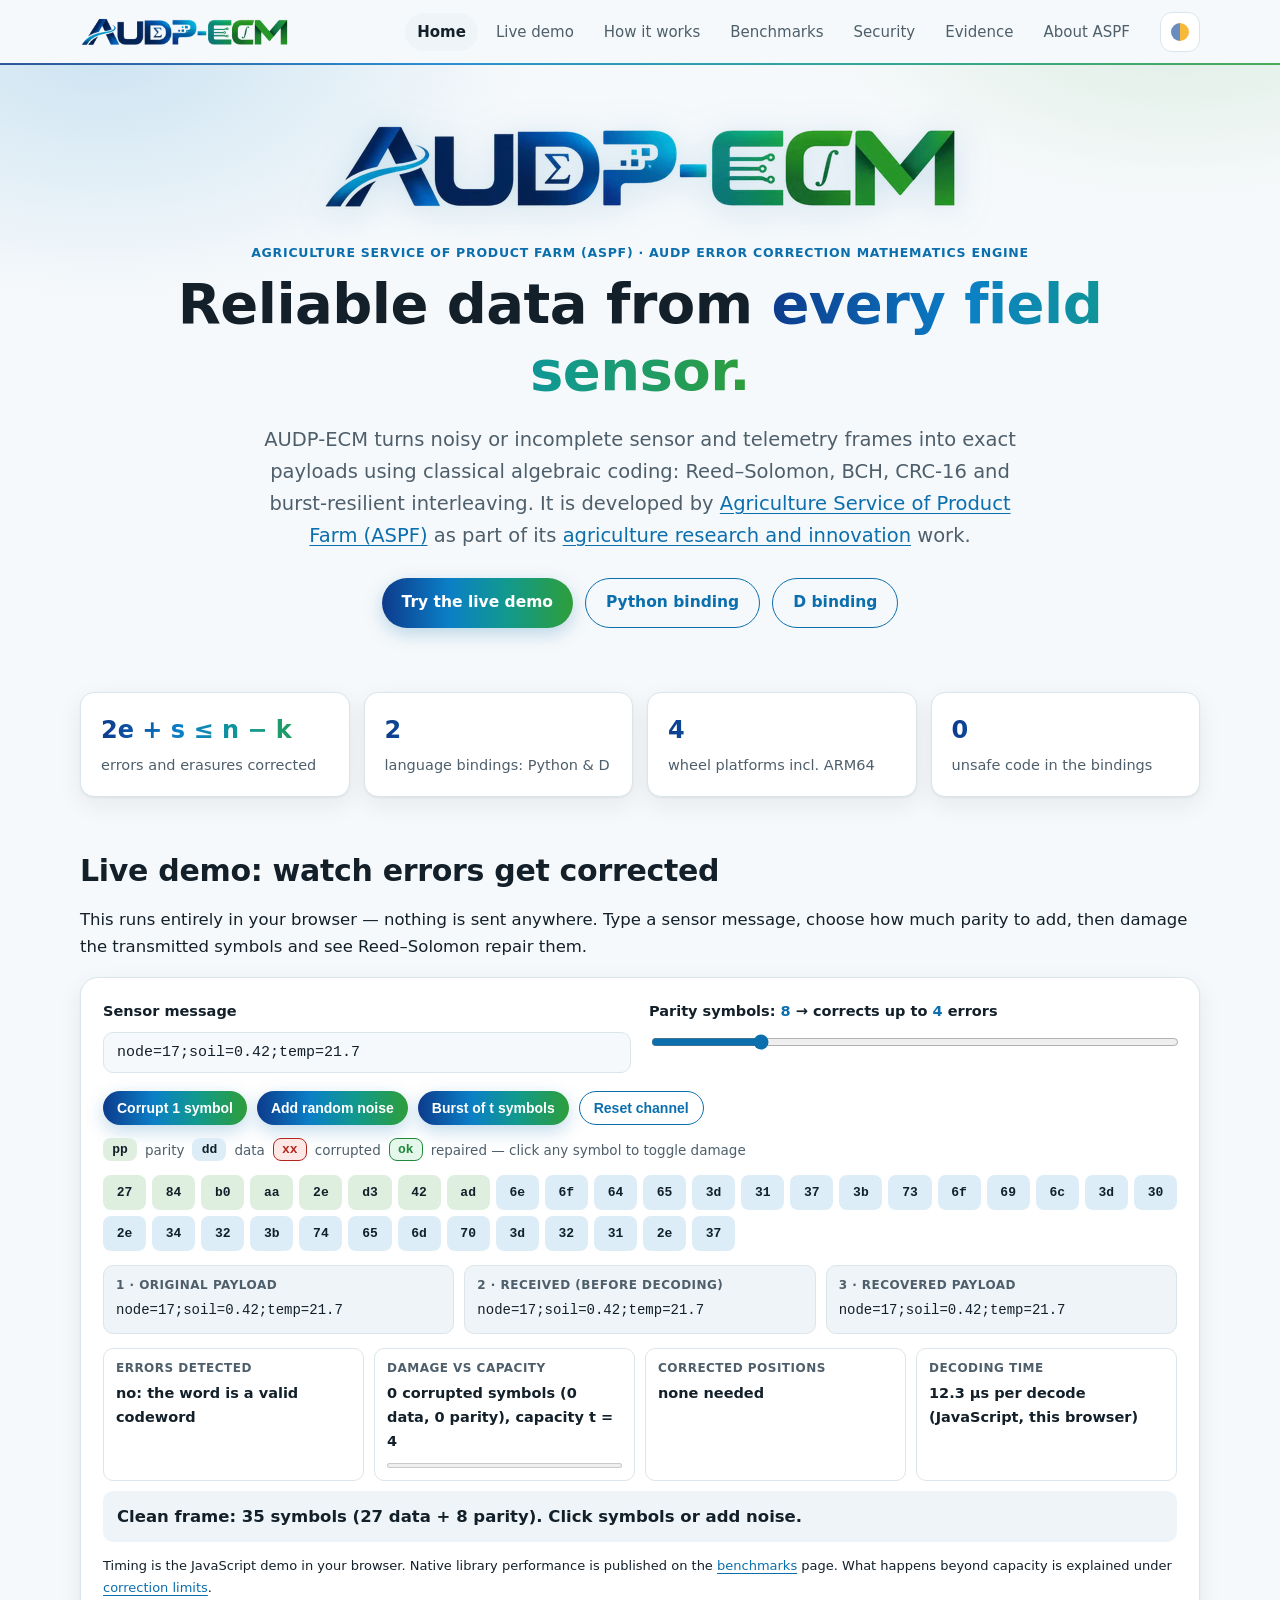
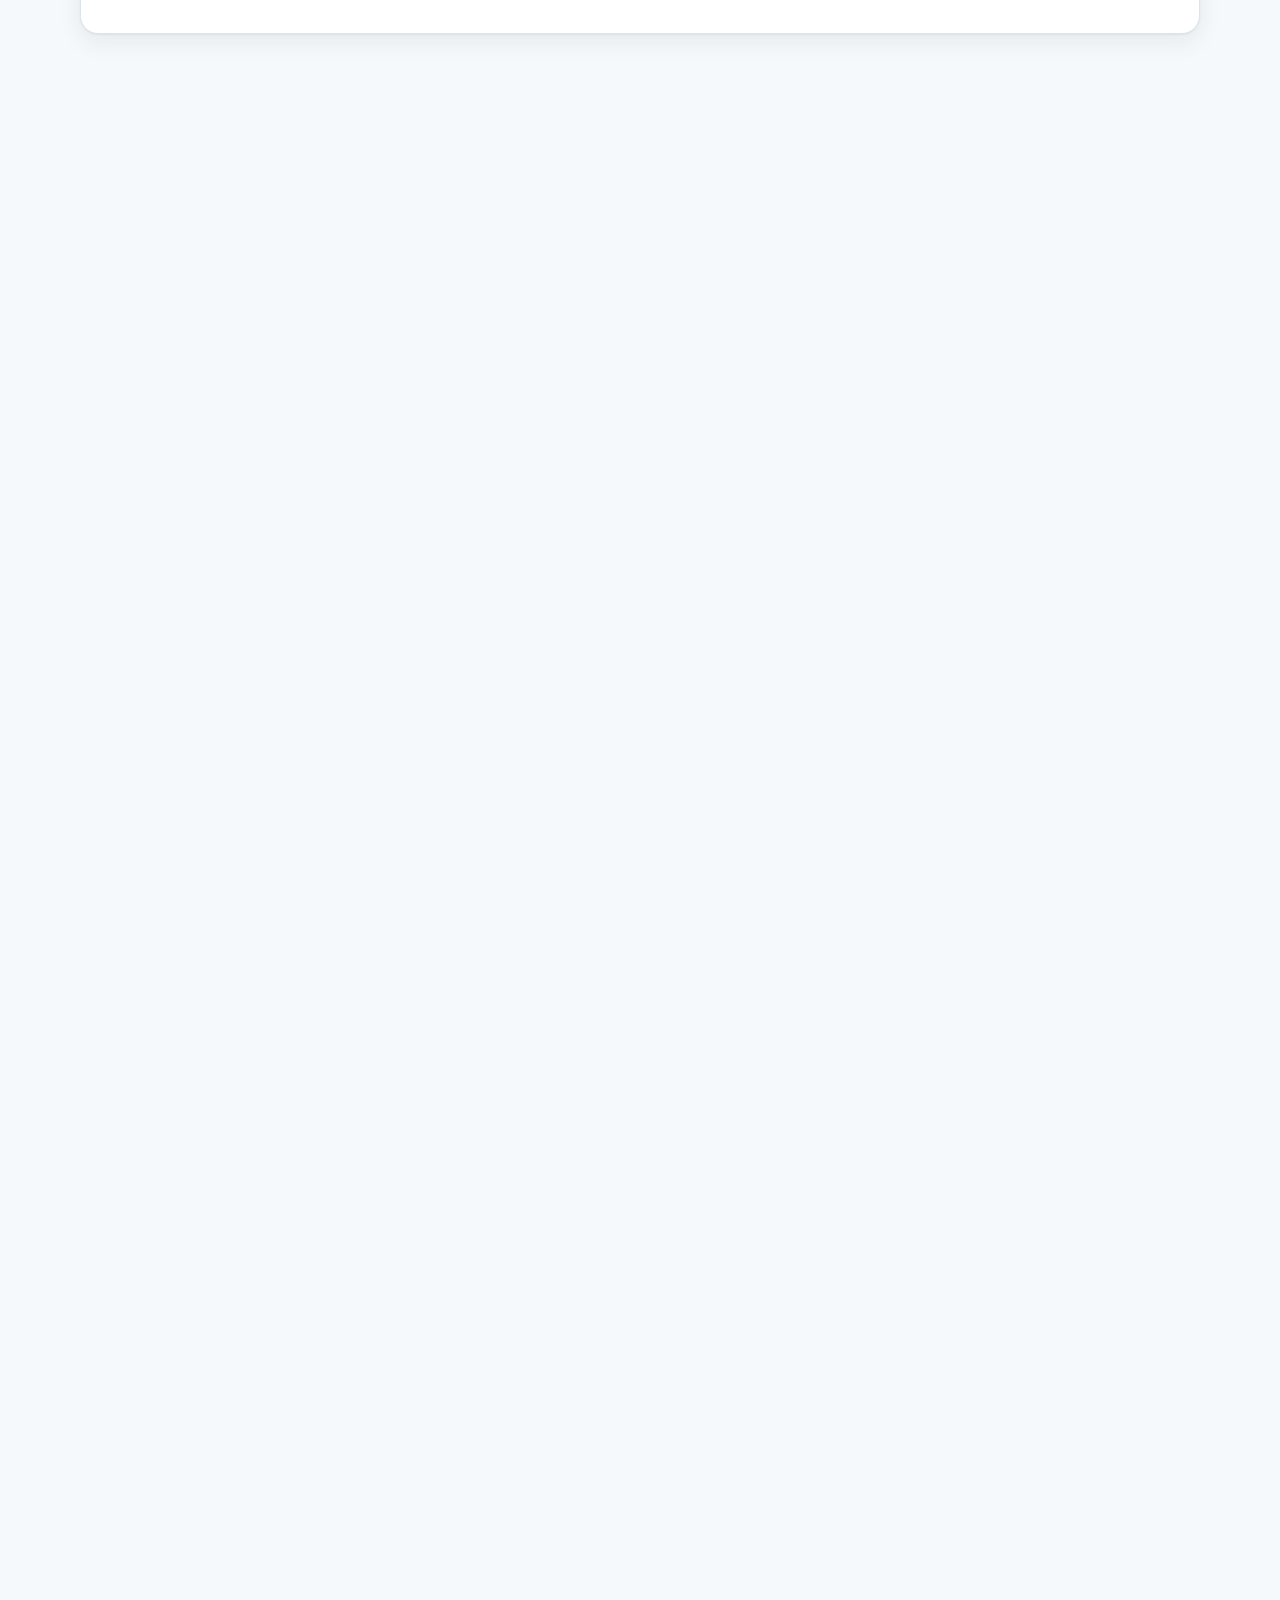
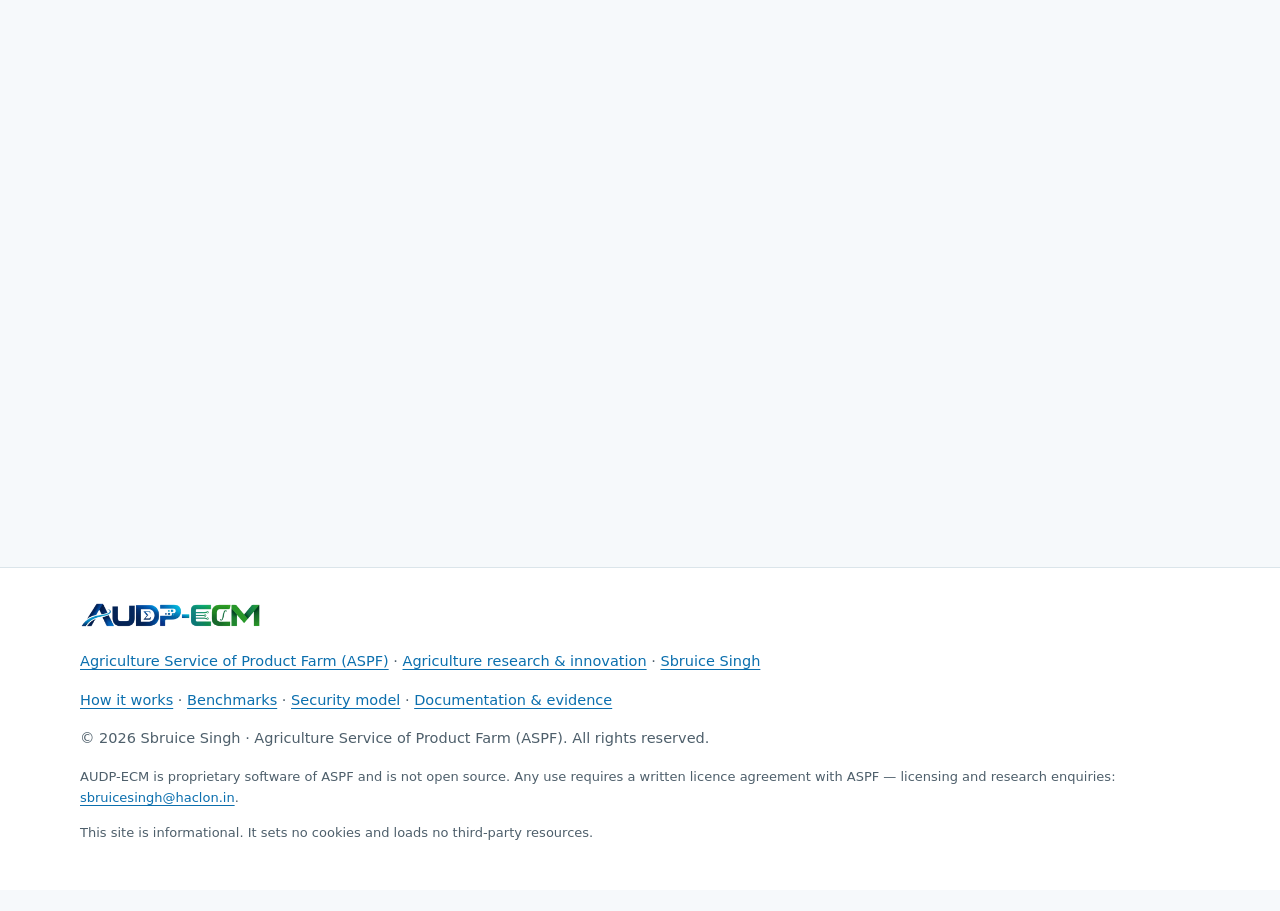
==== commit e0340293: "Evidence-driven site: demo metrics, mathematics, benchmarks, security, evidence - demo: original / r" ====
--- a/site/index.html
+++ b/site/index.html
@@ -206,9 +206,11 @@
       <nav id="site-nav" aria-label="Main">
         <a href="index.html" aria-current="page">Home</a>
         <a href="index.html#demo">Live demo</a>
+        <a href="how-it-works.html">How it works</a>
+        <a href="benchmarks.html">Benchmarks</a>
+        <a href="security.html">Security</a>
+        <a href="evidence.html">Evidence</a>
         <a href="about.html">About ASPF</a>
-        <a href="research.html">Research &amp; Innovation</a>
-        <a href="sbruice-singh.html">Sbruice Singh</a>
       </nav>
     </div>
   </header>
@@ -269,8 +271,22 @@
         <p class="legend"><span class="sym parity">pp</span> parity <span class="sym data">dd</span> data
           <span class="sym bad">xx</span> corrupted <span class="sym bad fixed">ok</span> repaired — click any symbol to toggle damage</p>
         <div id="demo-grid" class="demo-grid" aria-label="Transmitted symbols (hex)"></div>
+        <div class="demo-payloads">
+          <div><span class="lbl">1 · Original payload</span><code id="demo-orig"></code></div>
+          <div><span class="lbl">2 · Received (before decoding)</span><code id="demo-recv"></code></div>
+          <div><span class="lbl">3 · Recovered payload</span><code id="demo-recovered"></code></div>
+        </div>
+        <dl class="demo-metrics">
+          <div><dt>Errors detected</dt><dd id="m-detected"></dd></div>
+          <div><dt>Damage vs capacity</dt><dd><span id="m-injected"></span>
+            <meter id="m-meter" min="0" max="4" value="0" aria-label="Corrupted symbols relative to correction capacity"></meter></dd></div>
+          <div><dt>Corrected positions</dt><dd id="m-positions"></dd></div>
+          <div><dt>Decoding time</dt><dd id="m-time"></dd></div>
+        </dl>
         <p id="demo-status" class="demo-status" role="status" aria-live="polite"></p>
-        <p class="demo-out">Decoded payload: <code id="demo-decoded"></code></p>
+        <p class="small">Timing is the JavaScript demo in your browser. Native library performance is published on the
+          <a href="benchmarks.html">benchmarks</a> page. What happens beyond capacity is explained under
+          <a href="how-it-works.html#limits">correction limits</a>.</p>
       </div>
     </section>
 
@@ -373,6 +389,8 @@
       <p><a href="about.html">Agriculture Service of Product Farm (ASPF)</a> ·
         <a href="research.html">Agriculture research &amp; innovation</a> ·
         <a href="sbruice-singh.html">Sbruice Singh</a></p>
+      <p><a href="how-it-works.html">How it works</a> · <a href="benchmarks.html">Benchmarks</a> ·
+        <a href="security.html">Security model</a> · <a href="evidence.html">Documentation &amp; evidence</a></p>
       <p>© 2026 Sbruice Singh · Agriculture Service of Product Farm (ASPF). All rights reserved.</p>
       <p class="small">AUDP-ECM is proprietary software of ASPF and is not open source. Any use requires a
         written licence agreement with ASPF — licensing and research enquiries:
--- a/site/style.css
+++ b/site/style.css
@@ -286,3 +286,34 @@
   .js .reveal { opacity: 1; transform: none; }
 }
 @media print { .js .reveal { opacity: 1 !important; transform: none !important; } .top, .demo-actions, .copy { display: none !important; } }
+
+/* demo: payload comparison + metrics */
+.demo-payloads { display: grid; grid-template-columns: repeat(auto-fit, minmax(min(240px, 100%), 1fr)); gap: 10px; margin: 14px 0; }
+.demo-payloads > div { background: var(--surface-2); border: 1px solid var(--line); border-radius: 10px; padding: 10px 12px; min-width: 0; }
+.demo-payloads .lbl { display: block; font-size: 12px; font-weight: 700; color: var(--muted); text-transform: uppercase; letter-spacing: .04em; margin-bottom: 4px; }
+.demo-payloads code { display: block; background: none; padding: 0; word-break: break-all; font-size: 14px; }
+.demo-payloads code.damaged { color: var(--bad); }
+.demo-metrics { display: grid; grid-template-columns: repeat(auto-fit, minmax(min(230px, 100%), 1fr)); gap: 10px; margin: 10px 0; }
+.demo-metrics > div { border: 1px solid var(--line); border-radius: 10px; padding: 10px 12px; background: var(--surface); }
+.demo-metrics dt { font-size: 12px; font-weight: 700; color: var(--muted); text-transform: uppercase; letter-spacing: .04em; }
+.demo-metrics dd { margin: 4px 0 0; font-weight: 600; font-size: 14.5px; }
+.demo-metrics meter { width: 100%; height: 10px; margin-top: 6px; display: block; }
+.demo-metrics meter.over { outline: 2px solid var(--bad); border-radius: 6px; }
+
+/* documentation pages */
+.doc p, .doc li { max-width: 860px; }
+.formula { font: 600 16px/1.6 "Cambria Math", "STIX Two Math", Georgia, serif; background: var(--surface-2);
+           border: 1px solid var(--line); border-left: 4px solid var(--accent); border-radius: 10px; padding: 10px 16px;
+           overflow-x: auto; max-width: 860px; }
+.steps { padding-left: 22px; }
+.steps li { margin: 8px 0; padding-left: 4px; }
+.steps li::marker { color: var(--accent); font-weight: 800; }
+td.num, th.num { text-align: right; font-variant-numeric: tabular-nums; white-space: nowrap; }
+table.bench td { padding: 8px 14px; font-size: 14.5px; }
+details.bench-env { background: var(--surface); border: 1px solid var(--line); border-radius: var(--radius); margin: 12px 0;
+                    box-shadow: var(--shadow); }
+details.bench-env > summary { cursor: pointer; padding: 14px 18px; list-style-position: inside; }
+details.bench-env[open] > summary { border-bottom: 1px solid var(--line); }
+details.bench-env .table-scroll { border: 0; border-radius: 0 0 var(--radius) var(--radius); box-shadow: none; }
+.tag { font-size: 12px; font-weight: 700; padding: 2px 8px; border-radius: 999px; margin-left: 6px; }
+.tag.warn { background: var(--warn-bg); color: var(--warn); }
